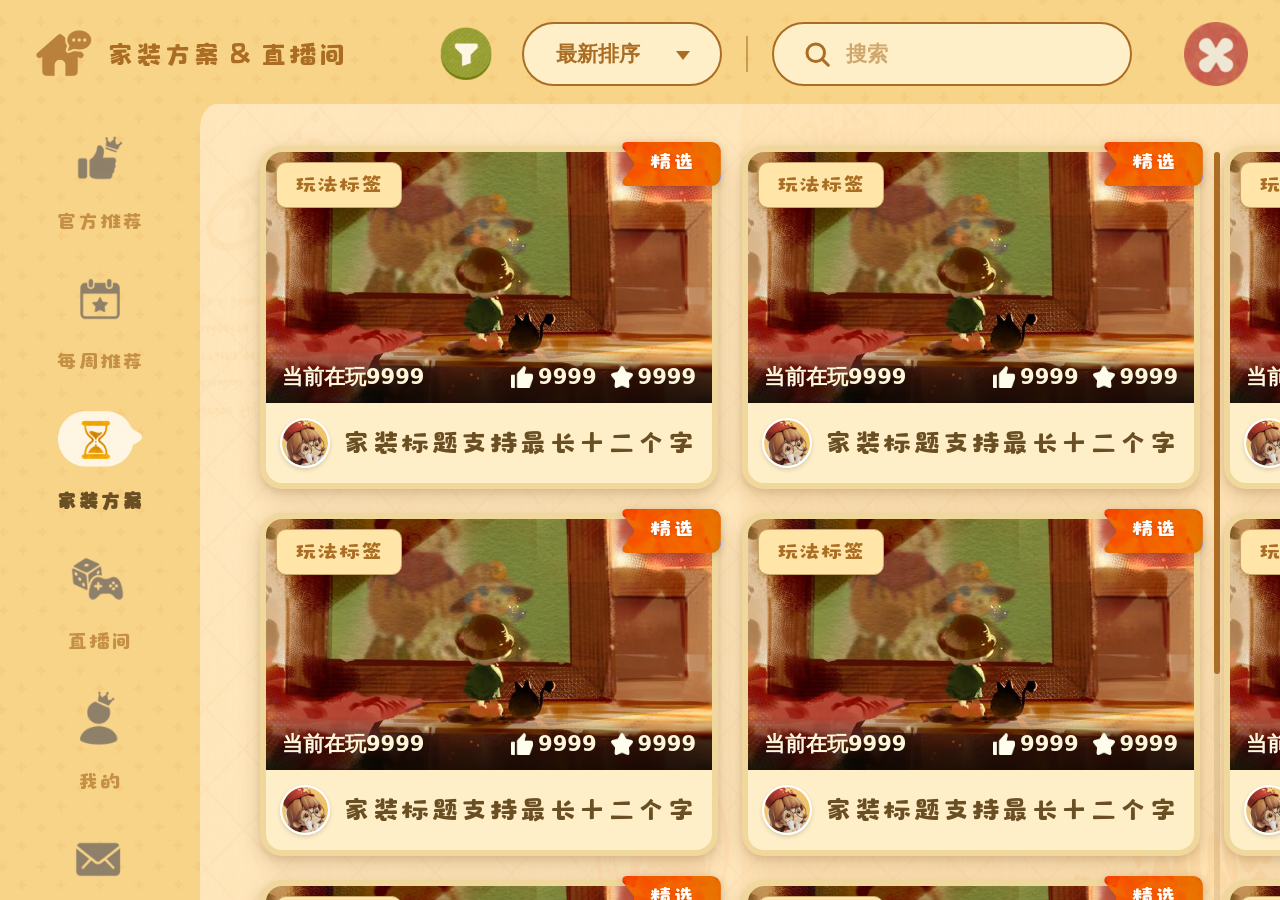
==== dream.html @ cb51aa58 "Add files via upload" ====
<!DOCTYPE html>
<html lang="zh-CN">
<head>
  <meta charset="UTF-8">
  <meta name="viewport" content="width=1920, initial-scale=1">
  <title>时光之镜 · 代号Life</title>
  <link rel="stylesheet" href="assets/global.css">
  <link rel="stylesheet" href="assets/components.css?v=47">

</head>
<body>

<div class="app">
  <header class="top-row"></header>
  <aside class="sidebar"></aside>
  <main class="main">
    <div class="paper-board">
      <div class="cards-wrap">
        <section class="cards-area" id="cardsArea">
          <div class="cards-grid" id="grid"></div>
        </section>
        <div class="scrollbar" id="scrollbar">
          <div class="scrollbar-thumb" id="scrollThumb"></div>
        </div>
      </div>
    </div>
  </main>
</div>

<script src="assets/shell.js?v=33"></script>
<script src="assets/detail-popup.js?v=47"></script>
<script>
renderSidebar('dream');
renderTopRow({ showFilter: true, showSort: true, showSearch: true, sortLabel: '最新排序' });

// 时光之镜的排序：综合 / 最新 / 最热 / 游玩人数
buildSortPanel([
  { label: '综合' },
  { label: '最新' },
  { label: '最热' },
  { label: '游玩人数' },
], '最新');

// 仅梦境卡片
document.getElementById('grid').innerHTML = makeDreamCards(9).map(renderCard).join('');
setupScrollbar();

/* 时光之镜筛选弹窗：可加入 + 玩法（多选）+ 游玩人数（多选）*/
window.openFilter = function() {
  const mask = document.createElement('div');
  mask.className = 'modal-mask';
  mask.innerHTML = `
    <div class="modal-popup" onclick="event.stopPropagation()">
      <div class="modal-close"><img src="assets/img/btn-close.png" alt="关闭"></div>
      <div class="modal-header">
        <img class="ic" src="assets/img/btn-filter-active.png" alt=""> 筛选
      </div>

      <div class="filter-section">
        <div class="filter-options" style="grid-template-columns: 1fr;">
          <div class="filter-option active">
            <span class="radio"></span>
            <span>可加入</span>
          </div>
        </div>
      </div>

      <div class="filter-section">
        <div class="filter-label-row">
          <div class="filter-label">玩法（可多选）</div>
        </div>
        <div class="filter-options">
          <div class="filter-option"><span class="radio"></span><span>玩法类型</span></div>
          <div class="filter-option active"><span class="radio"></span><span>玩法类型</span></div>
          <div class="filter-option"><span class="radio"></span><span>玩法类型</span></div>
          <div class="filter-option"><span class="radio"></span><span>玩法类型</span></div>
          <div class="filter-option"><span class="radio"></span><span>玩法类型</span></div>
        </div>
      </div>

      <div class="filter-section">
        <div class="filter-label-row">
          <div class="filter-label">游玩人数（可多选）</div>
        </div>
        <div class="filter-options">
          <div class="filter-option active"><span class="radio"></span><span>单人</span></div>
          <div class="filter-option active"><span class="radio"></span><span>双人</span></div>
          <div class="filter-option"><span class="radio"></span><span>3-6人</span></div>
          <div class="filter-option"><span class="radio"></span><span>6人以上</span></div>
        </div>
      </div>

      <div class="filter-actions">
        <button class="btn-pill btn-reset">重置</button>
        <button class="btn-pill btn-confirm">确认</button>
      </div>
    </div>
  `;
  document.body.appendChild(mask);

  const fb = document.getElementById('filterBtn');
  function close() { mask.remove(); }

  mask.onclick = close;
  mask.querySelector('.modal-close').onclick = close;
  mask.querySelectorAll('.filter-option').forEach(opt => {
    opt.onclick = () => {
      opt.classList.toggle('active');
      if (fb) fb.querySelector('img').src = 'assets/img/btn-filter-active.png';
    };
  });
  mask.querySelector('.btn-reset').onclick = () => {
    mask.querySelectorAll('.filter-option').forEach(o => o.classList.remove('active'));
    if (fb) fb.querySelector('img').src = 'assets/img/btn-filter-default.png';
  };
  mask.querySelector('.btn-confirm').onclick = close;
};
</script>
</body>
</html>
---- assets/global.css ----
﻿@import url('./tokens.css');

* { box-sizing: border-box; margin: 0; padding: 0; }

html, body {
  width: 100%; height: 100%;
  font-family: var(--ff-body);
  font-size: var(--fs-body);
  color: var(--c-text-deep);
  overflow: hidden;
  -webkit-font-smoothing: antialiased;
  -moz-osx-font-smoothing: grayscale;
}

button, input, textarea, select { font: inherit; color: inherit; }
button { cursor: pointer; border: 0; background: none; }
input, textarea { outline: none; border: 0; background: none; }
a { color: inherit; text-decoration: none; }
ul, ol, li { list-style: none; }
img { display: block; }

/* ============================================
   APP 1920×1080
   ============================================ */
.app {
  position: fixed; inset: 0;
  background-image: url('./img/bg-warm.jpg');
  background-size: cover;
  background-position: center;
  display: grid;
  grid-template-columns: 200px 1fr;
  grid-template-rows: auto 1fr;
}

/* ===== 顶行 ===== */
.top-row {
  grid-column: 1 / 3;
  grid-row: 1;
  display: flex;
  align-items: center;
  gap: 24px;
  padding: 22px 32px 18px 36px;
}

.system-title {
  display: flex;
  align-items: center;
  gap: 14px;
  font-family: var(--ff-title);
  font-size: var(--fs-h2);
  color: var(--c-text-amber);
  letter-spacing: 1px;
}
/* 纯展示图标，无交互 */
.system-title .home-icon {
  width: 56px; height: 56px;
  display: grid; place-items: center;
  pointer-events: none;
}
.system-title .home-icon img { width: 100%; height: 100%; object-fit: contain; }

.spacer { flex: 1; }

.toolbar-group {
  display: flex;
  align-items: center;
  gap: 24px;
}

.topbar-btn {
  display: inline-flex;
  align-items: center;
  cursor: pointer;
  transition: transform var(--t-fast);
}
.topbar-btn:hover  { transform: translateY(-1px); }
.topbar-btn:active { transform: translateY(0) scale(.97); }

.btn-filter { width: 64px; height: 64px; }
.btn-filter img { width: 100%; height: 100%; }

.sort-dropdown {
  height: 64px;
  min-width: 200px;          /* 固定最小宽度，避免选项不同时宽度跳变 */
  padding: 0 30px 0 32px;
  background: #FFEFC8;
  border: 2px solid var(--c-text-amber);
  border-radius: var(--r-pill);
  display: inline-flex; align-items: center; gap: 16px;
  font-family: var(--ff-body);
  font-weight: 700;
  font-size: var(--fs-body);
  color: var(--c-text-amber);
  position: relative;
  white-space: nowrap;
  justify-content: space-between;
}
.sort-dropdown:hover { background: #FFE6A8; }
.sort-dropdown .caret {
  width: 0; height: 0;
  border-left: 7px solid transparent;
  border-right: 7px solid transparent;
  border-top: 9px solid var(--c-text-amber);
  margin-top: 2px;
  transition: transform var(--t-fast);
}
.sort-dropdown.open .caret { transform: rotate(180deg); }

.combo-divider {
  width: 2px;
  height: 36px;
  background: var(--c-text-amber);
  opacity: .55;
}

.search-box {
  height: 64px;
  width: 360px;
  padding: 0 28px;
  background: #FFEFC8;
  border: 2px solid var(--c-text-amber);
  border-radius: var(--r-pill);
  display: flex; align-items: center; gap: 14px;
  font-family: var(--ff-body);
  font-size: var(--fs-body);
  color: var(--c-text-amber);
}
.search-box:hover { background: #FFE6A8; }
.search-box .icon-search {
  width: 30px; height: 30px;
  flex-shrink: 0;
  color: var(--c-text-amber);
}
.search-box input {
  flex: 1; height: 100%;
  font-size: var(--fs-body);
  font-weight: 700;
  color: var(--c-text-amber);
  font-family: var(--ff-body);
  cursor: pointer;
}
.search-box input::placeholder { color: var(--c-text-amber); opacity: .55; font-weight: 700; }

/* 关闭按钮（统一样式 + hover 旋转）*/
.btn-close {
  width: 64px; height: 64px;
  margin-left: 28px;
  cursor: pointer;
  transition: transform var(--t-normal);
}
.btn-close img { width: 100%; height: 100%; }
.btn-close:hover { transform: rotate(90deg); }
.btn-close:active { transform: rotate(90deg) scale(.94); }

/* ===== 左侧 ICON 导航 ===== */
.sidebar {
  grid-column: 1;
  grid-row: 2;
  display: flex;
  flex-direction: column;
  align-items: center;
  padding: 12px 0;
  position: relative;
  z-index: 10;
  gap: 18px;
}
.sidebar .nav-item {
  width: 140px;
  display: flex;
  flex-direction: column;
  align-items: center;
  gap: 6px;
  cursor: pointer;
  position: relative;
  transition: transform var(--t-fast);
}
.sidebar .nav-item:hover  { transform: translateY(-2px); }
.sidebar .nav-item:active { transform: translateY(0) scale(.96); }

.sidebar .nav-icon-wrap {
  position: relative;
  width: 84px; height: 84px;
}
.sidebar .icon-off,
.sidebar .icon-on {
  position: absolute; inset: 0;
  background-size: contain;
  background-repeat: no-repeat;
  background-position: center;
  transition: opacity var(--t-fast);
}
.sidebar .icon-on  { opacity: 0; }
.sidebar .nav-item.active .icon-off { opacity: 0; }
.sidebar .nav-item.active .icon-on  { opacity: 1; }

.sidebar .nav-label {
  font-family: var(--ff-title);
  font-size: var(--fs-body);
  color: var(--c-text-amber);
  letter-spacing: 1px;
  white-space: nowrap;
  opacity: .65;
  transition: opacity var(--t-fast), color var(--t-fast);
}
.sidebar .nav-item:hover .nav-label { opacity: 1; }
.sidebar .nav-item.active .nav-label {
  opacity: 1;
  color: var(--c-text-deep);
  font-weight: 700;
}

/* ============================================
   主区
   ============================================ */
.main {
  grid-column: 2;
  grid-row: 2;
  display: flex;
  flex-direction: column;
  padding: 0;
  overflow: hidden;
  min-width: 0;
}

.paper-board {
  position: relative;
  flex: 1;
  background-image: url('./img/paper-board.png');
  background-size: 100% 100%;
  background-repeat: no-repeat;
  padding: 24px 0 8px 36px;        /* 上 24 + cards-area 顶 18 = 42 视觉呼吸 */
  display: flex;
  flex-direction: column;
  overflow: visible;
  min-height: 0;
}

/*
   卡片右边缘对齐搜索右边缘的数学：
   屏幕右 → 关闭按钮右 32px → 关闭按钮宽 64 → 关闭左边距搜索 28(margin-left)
   = 搜索右边缘距屏幕右 = 32 + 64 + 28 = 124px
   sidebar 200 + paper-board.padding-left 36 = 内容左 distance from screen left = 236
   主区宽度 = 1920 - 200 = 1720
   paper-board 内容区宽度 = 1720 - 36 (left pad) = 1684
   要让卡片右边缘到屏幕右 = 124px → cards-area 右 padding = 124 - 0 = 124
*/
.cards-wrap {
  position: relative;
  flex: 1;
  min-height: 0;
}
.cards-area {
  position: absolute;
  inset: 0;
  overflow-y: auto;
  overflow-x: hidden;
  padding: 18px 124px 16px 24px;     /* 顶 18 给第一行卡片的 tag 浮出 + 阴影留位 */
  scrollbar-width: none;
  -ms-overflow-style: none;
}
.cards-area::-webkit-scrollbar { display: none; width: 0; height: 0; }

.cards-grid {
  display: grid;
  grid-template-columns: repeat(3, 1fr);
  gap: 24px;
}

/* 自定义滚动条 */
.scrollbar {
  position: absolute;
  top: 24px; bottom: 32px;
  right: 60px;                      /* 调整使其在右内距 124 的中部 */
  width: 6px;
  background: rgba(155, 118, 65, .18);
  border-radius: var(--r-pill);
  pointer-events: none;
  z-index: 5;
}
.scrollbar-thumb {
  position: absolute;
  left: 0; right: 0;
  background: var(--c-text-amber);
  border-radius: var(--r-pill);
  pointer-events: auto;
  cursor: pointer;
  transition: background var(--t-fast);
}
.scrollbar-thumb:hover  { background: var(--c-text-deep); }
.scrollbar-thumb.dragging { background: var(--c-text-deep); }

/* ============================================
   卡片
   ============================================ */
.card {
  position: relative;
  background: #FFEFC8;
  border: 6px solid #F0D89C;
  border-radius: 22px;
  cursor: pointer;
  transition: transform var(--t-normal), box-shadow var(--t-normal);
  overflow: visible;
  box-shadow:
    0 8px 22px rgba(120, 75, 30, .22),
    0 3px 6px rgba(120, 75, 30, .12);
}
.card:hover {
  transform: translateY(-4px);
  box-shadow:
    0 14px 28px rgba(120, 75, 30, .3),
    0 5px 10px rgba(120, 75, 30, .18);
}
.card:active { transform: translateY(-2px) scale(.99); }

.card-cover {
  position: relative;
  width: 100%;
  aspect-ratio: 16 / 9;
  background-size: cover;
  background-position: center;
  border-top-left-radius: 16px;
  border-top-right-radius: 16px;
  overflow: hidden;
}

.card-tag-left {
  position: absolute;
  top: 10px; left: 10px;
  padding: 6px 18px;
  background: #FFE6A8;
  border: 1px solid #C8A66E;
  border-radius: 10px;
  font-family: var(--ff-title);
  font-size: var(--fs-body);     /* 21px */
  color: var(--c-text-amber);
  letter-spacing: 1px;
  z-index: 2;
  box-shadow: 0 2px 4px rgba(0,0,0,.08);
}

.card-tag-featured {
  position: absolute;
  top: -10px; right: -10px;
  width: 104px; height: 44px;
  background-image: url('./img/tag-featured.png');
  background-size: 100% 100%;
  background-repeat: no-repeat;
  z-index: 3;
  display: flex;
  align-items: center;
  justify-content: flex-start;
  padding: 0 0 4px 32px;         /* 文字向右挪：22 → 32（底图位置不动） */
  font-family: var(--ff-title);
  font-size: var(--fs-body);     /* 21px */
  color: #fff;
  letter-spacing: 2px;
  text-shadow: 0 1px 2px rgba(140, 60, 20, .35);
  filter: drop-shadow(0 2px 4px rgba(0,0,0,.18));
}

.card-stats {
  position: absolute;
  left: 0; right: 0; bottom: 0;
  padding: 14px 16px 12px;
  display: flex; align-items: center; gap: 10px;
  font-family: var(--ff-body);
  font-weight: 700;
  font-size: var(--fs-body);     /* 21px */
  color: #FFF7DA;
  background: linear-gradient(180deg, transparent, rgba(0,0,0,.55) 60%, rgba(0,0,0,.7));
  z-index: 1;
}
.card-stats .stat { display: inline-flex; align-items: center; gap: 5px; }
.card-stats .stat img { width: 22px; height: 22px; }
.card-stats .stat-right { margin-left: auto; display: inline-flex; align-items: center; gap: 14px; }

/* 标题栏 - 加高，避免头像顶上下边 */
.card-title-bar {
  position: relative;
  padding: 18px 16px 18px 76px;     /* 上下 18 加高，左 76 给头像 */
  border-bottom-left-radius: 16px;
  border-bottom-right-radius: 16px;
  min-height: 80px;                 /* 最小高度，确保头像有上下呼吸 */
  display: flex;
  align-items: center;
}
.card-title-bar .avatar {
  position: absolute;
  left: 14px; top: 50%;
  transform: translateY(-50%);
  width: 50px; height: 50px;
  border-radius: 50%;
  background-image: url('./img/avatar-demo.png');
  background-size: cover;
  background-position: center;
  border: 2px solid #fff;
  box-shadow: 0 2px 4px rgba(0,0,0,.15);
}
.card-title-bar .title {
  font-family: var(--ff-title);
  font-size: var(--fs-h2);             /* 与系统总标题"梦境 & RP房"一致 */
  color: var(--c-text-deep);
  letter-spacing: 1.5px;
  white-space: nowrap;
  overflow: hidden;
  text-overflow: ellipsis;
  line-height: 1.1;
}

/* RP 我的订阅卡：标题 + 副行 */
.card.with-author .card-title-bar {
  flex-direction: column;
  align-items: flex-start;
  justify-content: center;
  padding: 16px 16px 16px 76px;
}
.card.with-author .card-title-bar .title {
  font-size: var(--fs-h2);             /* 也统一 28 */
  margin-bottom: 4px;
  letter-spacing: 1px;
  width: 100%;
}
.card.with-author .card-title-bar .author-row {
  display: flex; align-items: center;
  font-family: var(--ff-body);
  font-weight: 700;
  font-size: var(--fs-body);    /* 21px */
  color: var(--c-text-amber);
  opacity: .8;
}

/* ============================================
   排序下拉面板
   ============================================ */
.dropdown-mask {
  position: fixed; inset: 0;
  background: rgba(0,0,0,.20);
  z-index: 100;
  animation: fade-in var(--t-fast) both;
}
@keyframes fade-in { from { opacity: 0; } }
@keyframes pop-up  { from { transform: translateY(-6px); opacity: 0; } }

.sort-panel {
  position: absolute;
  width: 200px;
  background: #FFEFC8;
  border: 2px solid #C8A66E;
  border-radius: 18px;
  padding: 8px;
  z-index: 110;
  box-shadow: 0 12px 28px rgba(0,0,0,.25);
  animation: pop-up var(--t-fast) both;
}
.sort-item {
  height: 50px;
  padding: 0 18px;
  display: flex; align-items: center;
  font-family: var(--ff-body);
  font-weight: 700;
  font-size: var(--fs-body);
  color: var(--c-text-amber);
  border-radius: 12px;
  cursor: pointer;
  transition: background var(--t-fast);
  letter-spacing: 1px;
}
.sort-item:hover { background: rgba(170, 109, 35, .1); }
.sort-item.active {
  background: #FFE0A0;
  color: var(--c-text-deep);
}
.sort-item.active::after {
  content: '✓';
  margin-left: auto;
  color: var(--c-text-deep);
  font-weight: 900;
}

/* ============================================
   筛选弹窗
   ============================================ */
.modal-mask {
  position: fixed; inset: 0;
  background: rgba(0,0,0,.60);
  display: grid; place-items: center;
  z-index: 200;
  animation: fade-in var(--t-fast) both;
}
.modal-popup {
  width: 720px;
  background: #FFEFC8;
  border: 4px solid #F0D89C;
  border-radius: 24px;
  padding: 32px 40px 36px;
  position: relative;
  box-shadow: 0 24px 56px rgba(0,0,0,.45);
  animation: modal-in var(--t-normal) both;
}
@keyframes modal-in { from { transform: translateY(20px); opacity: 0; } }

.modal-header {
  display: flex; align-items: center; justify-content: center;
  font-family: var(--ff-title);
  font-size: var(--fs-h3);
  color: var(--c-text-deep);
  letter-spacing: 2px;
  margin-bottom: 24px;
  gap: 10px;
}
.modal-header .ic { width: 28px; height: 28px; opacity: .85; }

/* 关闭图标 - 统一样式（hover 旋转）*/
.modal-close {
  position: absolute;
  top: 18px; right: 18px;
  width: 44px; height: 44px;
  cursor: pointer;
  transition: transform var(--t-normal);
}
.modal-close:hover  { transform: rotate(90deg); }
.modal-close:active { transform: rotate(90deg) scale(.94); }
.modal-close img { width: 100%; height: 100%; }

.filter-section {
  margin-bottom: 18px;
  padding-bottom: 14px;
  border-bottom: 1px dashed rgba(155, 118, 65, .25);
}
.filter-section:last-of-type { border-bottom: 0; padding-bottom: 0; }
.filter-label-row {
  display: flex; align-items: baseline; justify-content: space-between;
  margin-bottom: 12px;
}
.filter-label {
  font-family: var(--ff-body);
  font-weight: 700;
  font-size: var(--fs-h3);     /* 24px */
  color: var(--c-text-deep);
}
.filter-tip {
  font-family: var(--ff-body);
  font-size: var(--fs-body);   /* 21px */
  color: var(--c-text-amber);
  opacity: .8;
}

.filter-options {
  display: grid;
  grid-template-columns: repeat(3, 1fr);
  gap: 12px;
}
.filter-options.cols-2 { grid-template-columns: repeat(2, 1fr); }

/* 筛选选项：去描边，加柔和阴影 */
.filter-option {
  height: 56px;
  padding: 0 22px;
  background: #FFFCEE;
  border: 0;
  border-radius: var(--r-pill);
  display: flex; align-items: center; gap: 12px;
  font-family: var(--ff-body);
  font-weight: 700;
  font-size: var(--fs-body);   /* 21px */
  color: var(--c-text-deep);
  cursor: pointer;
  transition: all var(--t-fast);
  box-shadow:
    0 2px 6px rgba(120, 75, 30, .10),
    0 1px 2px rgba(120, 75, 30, .06);
}
.filter-option:hover {
  background: #FFF6D8;
  box-shadow:
    0 4px 10px rgba(120, 75, 30, .15),
    0 2px 4px rgba(120, 75, 30, .08);
}
.filter-option .radio {
  width: 18px; height: 18px;
  border-radius: 50%;
  border: 2px solid #C8A66E;
  background: transparent;
  flex-shrink: 0;
  transition: all var(--t-fast);
}
.filter-option.active {
  background: #FFF6D8;
}
.filter-option.active .radio {
  background: #A8B544;
  border-color: #A8B544;
  box-shadow: inset 0 0 0 3px #FFFCEE;
}

.filter-actions {
  display: flex;
  gap: 24px;
  margin-top: 28px;
  justify-content: center;
}

/* 重置 / 确认按钮 - 用绿色材质图填充 */
.btn-pill {
  width: 220px;        /* 按 1.8× 放大 (原本约 1/2 弹窗宽 / 2 = 122 → 220) */
  height: 76px;        /* 高 2× (原 56 → 76 已超 1.8x) */
  border-radius: var(--r-pill);
  font-family: var(--ff-title);
  font-size: var(--fs-h3);
  letter-spacing: 6px;
  cursor: pointer;
  transition: transform var(--t-fast), filter var(--t-fast);
  display: inline-flex;
  align-items: center;
  justify-content: center;
  position: relative;
  overflow: hidden;
}
.btn-pill:hover  { transform: translateY(-2px); filter: brightness(1.08); }
.btn-pill:active { transform: translateY(0); }

/* 确认按钮 - 实心填充绿色材质 */
.btn-confirm {
  background-image: url('./img/btn-green-tex.png');
  background-size: cover;
  background-position: center;
  color: #fff;
  text-shadow: 0 2px 4px rgba(60, 80, 20, .55);
  box-shadow:
    inset 0 0 0 3px rgba(255, 255, 255, .3),
    0 4px 12px rgba(110, 130, 50, .35);
}

/* 重置按钮 - 透明底 + 绿色描边 + 绿色文字（与确认差异化）*/
.btn-reset {
  background: transparent;
  color: #8FA03A;
  border: 3px solid #A8B544;
  text-shadow: none;
  box-shadow: 0 2px 6px rgba(120, 130, 50, .15);
}
.btn-reset:hover {
  background: rgba(168, 181, 68, .12);
}

/* ============================================
   顶部 Tab（RP 房用）
   ============================================ */
.center-tabs {
  display: flex;
  gap: 32px;
  justify-content: center;
  align-items: center;
  margin-bottom: 16px;
  flex-shrink: 0;
}
.center-tab {
  font-family: var(--ff-title);
  font-size: var(--fs-h2);            /* 28px - 卡片标题字号 */
  color: var(--c-text-amber);
  opacity: .55;
  cursor: pointer;
  padding: 8px 20px;
  letter-spacing: 1.5px;
  position: relative;
  transition: all var(--t-fast);
}
.center-tab:hover { opacity: .85; }
.center-tab.active {
  opacity: 1;
  color: var(--c-accent-red);
  font-weight: 700;
}
.center-tab.active::after {
  content: '';
  position: absolute;
  left: 50%;
  bottom: -4px;
  transform: translateX(-50%);
  width: 36px;
  height: 4px;
  background: var(--c-accent-red);
  border-radius: var(--r-pill);
}
/* Tab 上的红点（未读小圆点） */
.center-tab .red-dot {
  position: absolute;
  top: 4px; right: 4px;
  width: 8px; height: 8px;
  border-radius: 50%;
  background: var(--c-accent-red);
  box-shadow: 0 0 6px rgba(233, 119, 86, .6);
}

/* ============================================
   悬浮按钮组（每周推荐用）
   1.8× 宽 / 2× 高 / 等大 / 绿色材质填充
   ============================================ */
.fab-group {
  position: fixed;
  right: 100px;        /* 124 → 100：再向右拉 24px */
  bottom: 80px;
  display: flex;
  flex-direction: column;
  gap: 18px;
  z-index: 50;
  align-items: stretch;
}
.fab {
  width: 304px;        /* 左端不动：280 + (124-100) = 304 */
  height: 100px;
  background-image: url('./img/btn-green-tex.png');
  background-size: cover;
  background-position: center;
  border: 3px solid #FFEFC8;
  border-radius: 24px;       /* 大圆角，不再椭圆 */
  font-family: var(--ff-title);
  font-size: var(--fs-h3);
  color: #fff;
  letter-spacing: 4px;
  cursor: pointer;
  display: inline-flex;
  align-items: center;
  justify-content: center;
  gap: 12px;
  box-shadow:
    inset 0 0 0 3px rgba(255, 255, 255, .25),
    0 10px 22px rgba(110, 130, 50, .4);
  transition: transform var(--t-fast), box-shadow var(--t-fast);
  text-shadow: 0 2px 4px rgba(60, 80, 20, .55);
  white-space: nowrap;
}
.fab:hover  { transform: translateY(-3px); box-shadow: inset 0 0 0 3px rgba(255, 255, 255, .25), 0 14px 28px rgba(110, 130, 50, .5); }
.fab:active { transform: translateY(0); }

/* ============================================
   搜索二级页
   ============================================ */
.search-page-top {
  grid-column: 1 / 3;
  grid-row: 1;
  position: relative;
  display: grid;
  grid-template-columns: 1fr auto 1fr;
  align-items: center;
  gap: 24px;
  padding: 22px 120px 18px 36px;   /* 右侧留出关闭按钮 64+28 的位置 */
}
.search-page-top .btn-close {
  position: absolute;
  right: 32px;
  top: 50%;
  transform: translateY(-50%);
  margin-left: 0;
}
.search-page-top .btn-close:hover { transform: translateY(-50%) rotate(90deg); }
.search-page-top .spacer { display: none; }
.search-page-title {
  justify-self: start;
  display: flex;
  align-items: center;
  gap: 12px;
  font-family: var(--ff-title);
  font-size: var(--fs-h2);
  color: var(--c-text-amber);
}
.search-page-title svg { width: 32px; height: 32px; }

.search-page-input {
  justify-self: center;
  width: 1120px;
  max-width: 100%;
  height: 56px;
  background: #FFEFC8;
  border: 2px solid var(--c-text-amber);
  border-radius: 16px;
  padding: 0 20px;
  display: flex;
  align-items: center;
  gap: 12px;
  font-family: var(--ff-body);
  font-size: var(--fs-body);
  font-weight: 700;
  color: var(--c-text-amber);
}
.search-page-input input {
  flex: 1; height: 100%;
  font-size: var(--fs-body);
  font-weight: 700;
  color: var(--c-text-amber);
}
.search-page-input input::placeholder { color: var(--c-text-amber); opacity: .5; }
.search-page-input .clear-btn {
  width: 26px; height: 26px;
  display: grid; place-items: center;
  color: rgba(155, 118, 65, .55);
  cursor: pointer;
  transition: color var(--t-fast), transform var(--t-fast);
  flex-shrink: 0;
  background: transparent;
}
.search-page-input .clear-btn svg { width: 26px; height: 26px; display: block; }
.search-page-input .clear-btn:hover { color: var(--c-text-amber); transform: scale(1.08); }
.search-page-input .submit {
  position: relative;
  height: 28px;            /* 竖线高度 = 28，比输入框 56 矮，不顶上下 */
  padding: 0 4px 0 18px;
  margin-left: 6px;
  display: flex; align-items: center;
  font-weight: 700;
  cursor: pointer;
  line-height: 1;
}
.search-page-input .submit::before {
  content: '';
  position: absolute;
  left: 0; top: 50%;
  width: 2px; height: 22px;
  background: rgba(155, 118, 65, .5);
  transform: translateY(-50%);
  border-radius: 1px;
}

.search-page-main {
  grid-column: 1 / 3;
  grid-row: 2;
  padding: 0 36px 28px 36px;
  display: flex;
  overflow: hidden;
}
.search-page-board {
  position: relative;
  flex: 1;
  background-image: url('./img/paper-board.png');
  background-size: 100% 100%;
  background-repeat: no-repeat;
  padding: 36px 0 36px 36px;
  overflow: visible;
  min-height: 0;
  display: flex;
  flex-direction: column;
}
.search-page-section-title,
.result-count {
  font-family: var(--ff-title);
  font-size: var(--fs-h3);     /* 24px */
  color: var(--c-text-amber);
  letter-spacing: 1px;
  padding: 0 0 4px 4px;        /* 缩小标题与下方标签的间隙 */
  flex-shrink: 0;
}
.history-pills {
  display: flex;
  flex-wrap: wrap;
  gap: 14px;
  padding-left: 4px;
}
.history-pill {
  height: 56px;
  padding: 0 26px;
  background: #FFFCEE;
  border: 1.5px solid #C8A66E;
  border-radius: var(--r-pill);
  font-family: var(--ff-body);
  font-weight: 700;
  font-size: var(--fs-body);    /* 21px */
  color: var(--c-text-deep);
  cursor: pointer;
  transition: all var(--t-fast);
  display: inline-flex;
  align-items: center;
}
.history-pill:hover { background: #FFF6D8; transform: translateY(-2px); }


/* center-tabs sticky 状态（滚动时悬浮于顶部，无底色）*/
.center-tabs.sticky {
  position: sticky;
  top: 0;
  z-index: 6;
  background: rgba(255, 247, 218, .92);
  backdrop-filter: blur(6px);
  -webkit-backdrop-filter: blur(6px);
  margin: 0 -24px 16px;
  padding: 12px 0;
}
---- assets/components.css ----
﻿/* ============================================
   组件库 V2 - 弹窗 / 表单 / 我的页面 / 创建表单
   ============================================ */

/* ============================================
   通用深褐色提示弹窗（confirm）
   ============================================ */
.confirm-popup {
  width: 720px;                       /* 宽度不变 */
  min-height: 460px;                  /* 保持高度 ×1.5 的视觉 */
  background: #5C4830;
  border-radius: 27px;
  padding: 40px 54px 48px;            /* 顶部 padding 收紧，标题靠上 */
  box-shadow: 0 36px 84px rgba(0,0,0,.45);
  position: relative;
  animation: modal-in var(--t-normal) both;
  text-align: center;
  display: flex;
  flex-direction: column;
}
.confirm-title {
  font-family: var(--ff-title);
  font-size: var(--fs-h2);
  color: #FFEFC8;
  letter-spacing: 3px;
  margin: 0 0 22px;
  padding-bottom: 22px;
  border-bottom: 1px solid rgba(255, 239, 200, .15);
  flex-shrink: 0;                     /* 标题贴顶 */
}
.confirm-desc {
  flex: 1;                            /* 占满中段，内容垂直居中 */
  display: flex;
  align-items: center;
  justify-content: center;
  font-family: var(--ff-body);
  font-weight: 400;
  font-size: var(--fs-h3);
  color: rgba(255, 239, 200, .85);
  line-height: 1.7;
  margin: 0;
  padding: 12px 0 32px;
}
.confirm-actions {
  display: flex;
  gap: 32px;
  justify-content: stretch;
  width: 100%;
}

/* mini 按钮 — 弹窗内通用按钮（参考切图：宽扁、无描边、无阴影） */
.btn-mini {
  flex: 1;                     /* 在 .confirm-actions 中等分铺满 */
  height: 88px;                /* 比例约 3.5:1 */
  min-width: 0;
  border-radius: 0;            /* PNG 切图自带形状，CSS 不再加圆角 */
  font-family: var(--ff-title);
  font-size: var(--fs-h2);
  letter-spacing: 8px;
  cursor: pointer;
  display: inline-flex;
  align-items: center;
  justify-content: center;
  transition: transform var(--t-fast), filter var(--t-fast);
  position: relative;
  overflow: hidden;
  border: none;
  box-shadow: none;            /* 去外阴影 */
}
.btn-mini:hover  { transform: translateY(-2px); filter: brightness(1.08); }
.btn-mini:active { transform: translateY(0); }

/* 黄绿切图按钮（btn_tongyong_2.png → btn-green-tex.png） */
.btn-mini.btn-green {
  background-color: transparent;          /* 切图自带形状，去掉底色填充 */
  background-image: url('./img/btn-green-tex.png');
  background-size: 100% 100%;
  background-position: center;
  background-repeat: no-repeat;
  color: #fff;
  text-shadow: 0 2px 4px rgba(60, 80, 20, .45);
}
/* 红橙切图按钮（btn_tongyong_1.png → btn-red-tex.png） */
.btn-mini.btn-red {
  background-color: transparent;          /* 切图自带形状，去掉底色填充 */
  background-image: url('./img/btn-red-tex.png');
  background-size: 100% 100%;
  background-position: center;
  background-repeat: no-repeat;
  color: #fff;
  text-shadow: 0 2px 4px rgba(140, 60, 20, .4);
}
.btn-mini.btn-yellow {
  background-image: url('./img/btn-yellow-tex.png');
  background-size: cover; background-position: center;
  color: #fff;
  text-shadow: 0 2px 4px rgba(180, 100, 0, .45);
}

/* ============================================
   米色大弹窗
   ============================================ */
.big-popup {
  width: 880px;
  background: #FFEFC8;
  border: 4px solid #F0D89C;
  border-radius: 28px;
  position: relative;
  box-shadow: 0 24px 56px rgba(0,0,0,.4);
  animation: modal-in var(--t-normal) both;
  background-image:
    repeating-linear-gradient(45deg, rgba(155,118,65,.04) 0 8px, transparent 8px 14px);
  overflow: hidden;
}
.big-popup-inner {
  padding: 28px 36px 0;
}
.big-popup-title {
  display: flex; align-items: center; gap: 12px;
  padding-bottom: 16px;
  font-family: var(--ff-title);
  font-size: var(--fs-h3);
  color: var(--c-text-amber);
  letter-spacing: 2px;
  margin-bottom: 8px;
}
.big-popup-title .ic {
  width: 32px; height: 32px;
}
.big-popup-bottombar {
  background: linear-gradient(180deg, #FFE9A8 0%, #FFD278 100%);
  padding: 18px 36px;
  display: flex;
  align-items: center;
  justify-content: center;
  gap: 24px;
  margin-top: 16px;
  position: relative;
}
.big-popup-bottombar .btn-mini { width: 200px; height: 56px; font-size: var(--fs-body); }
.big-popup-bottombar .meta {
  position: absolute;
  right: 36px;
  display: inline-flex; align-items: center; gap: 8px;
  font-family: var(--ff-body);
  font-weight: 700;
  font-size: var(--fs-body);
  color: var(--c-text-amber);
  cursor: pointer;
}
.big-popup-bottombar .meta .check {
  width: 14px; height: 14px;
  border-radius: 50%;
  background: #A8B544;
}

/* 表单字段 */
.form-row {
  display: grid;
  grid-template-columns: 80px 1fr;
  align-items: start;
  gap: 16px;
  margin-bottom: 14px;
}
.form-label {
  font-family: var(--ff-body);
  font-weight: 700;
  font-size: var(--fs-body);
  color: var(--c-text-deep);
  padding-top: 12px;
}
.form-input {
  width: 100%;
  height: 44px;
  background: #FFFCEE;
  border-radius: 12px;
  padding: 0 16px;
  font-family: var(--ff-body);
  font-weight: 700;
  font-size: var(--fs-body);
  color: var(--c-text-deep);
  box-shadow: inset 0 1px 3px rgba(120, 75, 30, .08);
}
.form-input::placeholder { color: rgba(155, 118, 65, .5); }
.form-textarea-wrap {
  position: relative;
}
.form-textarea {
  width: 100%;
  min-height: 96px;
  background: #FFFCEE;
  border-radius: 12px;
  padding: 12px 16px 22px;
  font-family: var(--ff-body);
  font-weight: 700;
  font-size: var(--fs-body);
  color: var(--c-text-deep);
  box-shadow: inset 0 1px 3px rgba(120, 75, 30, .08);
  resize: none;
}
.form-textarea::placeholder { color: rgba(155, 118, 65, .5); }
.form-textarea-wrap .count {
  position: absolute;
  right: 12px; bottom: 8px;
  font-size: var(--fs-body);
  color: rgba(155, 118, 65, .55);
}
.form-select {
  width: 100%;
  height: 44px;
  background: #FFFCEE;
  border-radius: 12px;
  padding: 0 16px;
  font-family: var(--ff-body);
  font-weight: 700;
  font-size: var(--fs-body);
  color: var(--c-text-deep);
  cursor: pointer;
  display: flex;
  align-items: center;
  justify-content: space-between;
  box-shadow: inset 0 1px 3px rgba(120, 75, 30, .08);
}
.form-select.placeholder { color: rgba(155, 118, 65, .55); }
.form-select .caret {
  width: 0; height: 0;
  border-left: 5px solid transparent;
  border-right: 5px solid transparent;
  border-top: 6px solid var(--c-text-amber);
}

.form-pills {
  display: flex; gap: 8px; flex-wrap: wrap;
  align-items: center;
  height: 44px;
}
.form-pill {
  height: 36px;
  padding: 0 20px;
  background: #FFE6A8;
  border-radius: var(--r-pill);
  display: inline-flex; align-items: center;
  font-family: var(--ff-body);
  font-weight: 700;
  font-size: var(--fs-body);
  color: var(--c-text-deep);
  cursor: pointer;
  transition: all var(--t-fast);
}
.form-pill.active {
  background: #FFC95A;
  color: #fff;
  text-shadow: 0 1px 2px rgba(140, 90, 0, .3);
}

.form-perms {
  display: flex; gap: 18px; align-items: center; height: 44px;
}
.perm-item {
  display: inline-flex; align-items: center; gap: 6px;
  font-family: var(--ff-body);
  font-weight: 700;
  font-size: var(--fs-body);
  color: var(--c-text-deep);
  cursor: pointer;
}
.perm-item .check {
  width: 18px; height: 18px;
  border-radius: 50%;
  border: 2px solid #C8A66E;
  background: transparent;
  display: grid; place-items: center;
  font-size: var(--fs-body);
  color: #fff;
}
.perm-item.active .check {
  background: #A8B544;
  border-color: #A8B544;
  font-weight: 900;
}
.perm-item.active .check::before { content: '✓'; }

/* 上传封面 */
.upload-cover {
  width: 280px;
  height: 200px;
  background: #FFFCEE;
  border-radius: 14px;
  position: relative;
  cursor: pointer;
  overflow: hidden;
  box-shadow: inset 0 1px 3px rgba(120, 75, 30, .12);
  display: grid; place-items: center;
}
.upload-cover-icon {
  font-family: var(--ff-title);
  font-size: var(--fs-body);
  color: var(--c-text-amber);
  text-align: center;
}
.upload-cover-icon .plus {
  font-size: var(--fs-display);
  font-weight: 100;
  margin-bottom: 6px;
  opacity: .8;
}
.upload-cover-area {
  display: flex;
  flex-direction: column;
  align-items: center;
  gap: 12px;
}
.use-template-btn {
  height: 36px;
  padding: 0 18px;
  background: #FFE6A8;
  border: 1px solid #C8A66E;
  border-radius: var(--r-pill);
  font-family: var(--ff-body);
  font-weight: 700;
  font-size: var(--fs-body);
  color: var(--c-text-amber);
  cursor: pointer;
  transition: all var(--t-fast);
}
.use-template-btn:hover { background: #FFD879; }

.create-grid {
  display: grid;
  grid-template-columns: 320px 1fr;
  gap: 28px;
}
.create-form {
  position: relative;
}
.create-form-scroll {
  max-height: 380px;
  overflow-y: auto;
  padding-right: 12px;
  scrollbar-width: thin;
  scrollbar-color: var(--c-text-amber) rgba(155,118,65,.12);
}
.create-form-scroll::-webkit-scrollbar { width: 6px; }
.create-form-scroll::-webkit-scrollbar-track { background: rgba(155,118,65,.12); border-radius: 999px; }
.create-form-scroll::-webkit-scrollbar-thumb { background: var(--c-text-amber); border-radius: 999px; }
.create-form-scroll::-webkit-scrollbar-button { display: none !important; width: 0 !important; height: 0 !important; }

/* ============================================
   "我的"页面
   ============================================ */
.profile-card {
  position: relative;
  background: #FFF6DA;
  border: none;
  border-radius: 20px;
  padding: 28px 40px 28px 32px;
  display: flex;
  align-items: center;
  gap: 32px;
  margin-bottom: 24px;
  box-shadow: 0 4px 14px rgba(120, 90, 50, .12);
  overflow: hidden;
  flex-shrink: 0;
}
.profile-avatar {
  width: 104px; height: 104px;
  border-radius: 50%;
  background-image: url('./img/avatar-demo.png');
  background-size: cover;
  background-position: center;
  border: 4px solid #fff;
  box-shadow: 0 4px 12px rgba(80, 60, 40, .18);
  flex-shrink: 0;
  z-index: 2;
}
.profile-info { flex: 1; min-width: 0; z-index: 2; }
.profile-head {
  display: flex;
  align-items: center;
  flex-wrap: wrap;
  gap: 14px 18px;
  margin-bottom: 26px;
}
.profile-name {
  font-family: var(--ff-title);
  font-size: var(--fs-h1);
  color: var(--c-text-deep);
  letter-spacing: 1px;
  margin: 0;
  line-height: 1.15;
}
.profile-tag {
  display: inline-flex;
  align-items: center;
  height: 38px;
  padding: 0 22px;
  background: #FFFCEE;
  border: 3px solid #B9C526;
  border-radius: var(--r-pill);
  font-family: var(--ff-title);
  font-size: var(--fs-body);
  letter-spacing: 1px;
  color: #B9C526;
  text-decoration: none;
  transition: background var(--t-fast), transform var(--t-fast);
}
.profile-tag:hover {
  background: #FFF6D8;
  transform: translateY(-1px);
}
.profile-stats {
  display: flex;
  gap: 28px;
  align-items: center;
}
.profile-stats .item {
  cursor: pointer;
  text-align: center;
  transition: transform var(--t-fast);
}
.profile-stats .item:hover { transform: translateY(-2px); }
.profile-stats .num {
  font-family: var(--ff-title);
  font-size: var(--fs-h3);
  color: var(--c-text-deep);
  letter-spacing: 1px;
  line-height: 1.1;
}
.profile-stats .label {
  font-family: var(--ff-body);
  font-weight: 700;
  font-size: var(--fs-body);
  color: var(--c-text-deep);
  opacity: .72;
  margin-top: 4px;
}
.profile-stats .sep {
  width: 2px;
  height: 36px;
  background: rgba(155, 118, 65, .22);
  flex-shrink: 0;
}
.profile-actions {
  display: flex; gap: 24px;
  align-items: center;
  flex-shrink: 0;
  z-index: 2;
}
.btn-create-dream {
  height: 92px;                    /* 缩小高度 */
  padding: 0 78px;                 /* 增大宽度 */
  background: #7E90C1;
  border-radius: 28px;
  font-family: var(--ff-title);
  font-size: var(--fs-h2);
  color: #fff;
  letter-spacing: 3px;
  cursor: pointer;
  display: inline-flex;
  align-items: center;
  gap: 14px;
  text-shadow: 0 2px 4px rgba(50, 70, 110, .35);
  box-shadow: 0 6px 14px rgba(80, 100, 150, .18);   /* 轻微模糊阴影 */
  transition: transform var(--t-fast), filter var(--t-fast), box-shadow var(--t-fast);
}
.btn-create-dream img { width: 38px; height: 38px; }
.btn-create-dream:hover {
  transform: translateY(-3px);
  filter: brightness(1.06);
  box-shadow: 0 10px 20px rgba(80, 100, 150, .24);
}
.btn-go-live {
  height: 92px;
  padding: 0 78px;
  background-image: url('./img/btn-yellow-tex.png');
  background-size: cover;
  background-position: center;
  border-radius: 28px;
  font-family: var(--ff-title);
  font-size: var(--fs-h2);
  color: #fff;
  letter-spacing: 3px;
  cursor: pointer;
  display: inline-flex;
  align-items: center;
  gap: 14px;
  text-shadow: 0 2px 4px rgba(160, 90, 0, .5);
  box-shadow: 0 6px 14px rgba(190, 130, 30, .2);    /* 轻微模糊阴影 */
  transition: transform var(--t-fast), filter var(--t-fast), box-shadow var(--t-fast);
}
.btn-go-live img { width: 38px; height: 38px; }
.btn-go-live:hover {
  transform: translateY(-3px);
  filter: brightness(1.06);
  box-shadow: 0 10px 20px rgba(190, 130, 30, .26);
}

/* 浏览记录入口（顶栏右侧）—— 尺寸/字号与 .sort-dropdown 对齐 */
.history-entry {
  height: 64px;
  padding: 0 30px 0 32px;
  background: #FFEFC8;
  border: 2px solid var(--c-text-amber);
  border-radius: var(--r-pill);
  display: inline-flex;
  align-items: center;
  gap: 16px;
  font-family: var(--ff-body);
  font-weight: 700;
  font-size: var(--fs-body);
  color: var(--c-text-amber);
  cursor: pointer;
  white-space: nowrap;
  transition: all var(--t-fast);
}
.history-entry:hover { background: #FFE6A8; transform: translateY(-2px); }
.history-entry .ic {
  width: 28px; height: 28px;
  background-image: url('./img/icon-history-amber.png');
  background-size: contain;
  background-repeat: no-repeat;
}

/* "我的"：整页滚动 + Tab 吸顶；顶缘 clip-path；滚动区为阴影留边 */
.paper-board--mine {
  overflow: hidden;
}
.paper-board--mine .mine-scroll {
  padding-top: 8px;
  padding-bottom: 48px;
  overflow-x: clip;
  overflow-clip-margin: 0 40px 56px 40px;
}
.paper-board--mine .mine-tabs-sticky {
  position: sticky;
  top: 0;
  z-index: 10;
  margin: 0 -124px 16px -24px;
  padding: 10px 124px 14px 24px;
  background: transparent;
}
.paper-board--mine .mine-tab-pane {
  position: relative;
  z-index: 1;
  transform: translateZ(0);
  will-change: clip-path;
}
.paper-board--mine .mine-tab-body {
  position: relative;
  min-height: 0;
  padding: 20px 8px 16px;
}

/* "我的" Tabs：用全局 .center-tabs / .center-tab 样式（与 RP 房统一） */

/* 草稿删除按钮 */
.card-cover .card-trash {
  position: absolute;
  top: 10px; right: 10px;
  width: 44px; height: 44px;
  background: none;
  border: none;
  padding: 0;
  display: grid; place-items: center;
  cursor: pointer;
  transition: all var(--t-fast);
  z-index: 4;
}
.card-cover .card-trash img {
  width: 44px; height: 44px;
  object-fit: contain;
  display: block;
}
.card-cover .card-trash:hover { transform: scale(1.1); }

/* 可见性标签 */
.visibility-pill {
  position: absolute;
  left: 10px; bottom: 56px;
  height: 26px;
  padding: 0 12px;
  border-radius: var(--r-pill);
  display: inline-flex; align-items: center; gap: 6px;
  font-family: var(--ff-body);
  font-weight: 700;
  font-size: var(--fs-body);
  color: #fff;
  z-index: 2;
  text-shadow: 0 1px 2px rgba(0,0,0,.35);
}
.visibility-pill::before {
  content: '●';
  font-size: var(--fs-body);
  opacity: .9;
}
.visibility-pill.public  { background: #A8B544; }
.visibility-pill.friend  { background: #8E6FC8; }
.visibility-pill.self    { background: #E97756; }

/* card-stats 内部的隐私标签（非 absolute 定位） */
.card-stats .visibility-pill {
  position: static;
  margin-right: 10px;
  flex-shrink: 0;
}

/* 草稿卡片：标题改成"草稿"+ 无封面信息条 */
.card-draft .card-cover {
  background-color: #2A1F18;
}
.card-draft .card-stats { background: linear-gradient(180deg, transparent, rgba(0,0,0,.3)); }
/* 草稿卡片：标题栏沿用普通卡米黄；只把左上角"草稿"标签改纯白做区分 */
.card-draft .card-tag-left {
  background: #FFFFFF;                    /* 纯白 */
  border-color: #D8D8D8;
  color: var(--c-text-deep);
}

/* ============================================
   我的 · 直播间 / 预约
   ============================================ */
.mine-section {
  margin-bottom: 32px;
}
.mine-section:last-child {
  margin-bottom: 8px;
}
.mine-section__title {
  display: flex;
  align-items: center;
  gap: 10px;
  margin-bottom: 20px;
  padding-left: 2px;
  font-family: var(--ff-title);
  font-size: var(--fs-h2);
  color: var(--c-text-amber);
  letter-spacing: 1px;
  flex-shrink: 0;
}
.mine-section__title .count {
  font-family: var(--ff-body);
  font-weight: 700;
  font-size: var(--fs-h3);
  opacity: .85;
}
.mine-section__mark {
  width: 12px;
  height: 12px;
  flex-shrink: 0;
}
.mine-section__mark--dot {
  border-radius: 50%;
  background: var(--c-accent-red);
  box-shadow: 0 0 8px rgba(233, 119, 86, .45);
}
.mine-section__mark--bell {
  width: 26px;
  height: 26px;
  border-radius: 0;
  background: url('./img/icon-bell-vector.png') center / contain no-repeat;
}

/* 通用分区标题（社交页等） */
.section-title {
  display: flex;
  align-items: baseline;
  gap: 14px;
  margin-bottom: 14px;
  padding-left: 4px;
  flex-shrink: 0;
}
.section-title .name {
  font-family: var(--ff-title);
  font-size: var(--fs-h2);
  color: var(--c-text-amber);
  letter-spacing: 1px;
}
.section-title .count {
  font-family: var(--ff-body);
  font-weight: 700;
  font-size: var(--fs-h3);
  color: var(--c-text-amber);
  opacity: .7;
}

/* 下次开播预告条 */
.next-live-bar {
  display: flex;
  align-items: center;
  gap: 24px;
  padding: 22px 28px;
  margin-bottom: 28px;
  border-radius: 20px;
  background-color: #FFF6D8;
  background-image:
    repeating-linear-gradient(
      125deg,
      rgba(200, 166, 110, .07) 0,
      rgba(200, 166, 110, .07) 10px,
      transparent 10px,
      transparent 20px
    );
  box-shadow: 0 4px 16px rgba(120, 75, 30, .1);
  flex-shrink: 0;
}
.next-live-bar__icon {
  width: 76px;
  height: 76px;
  flex-shrink: 0;
  border-radius: 18px;
  background: #FFD278 url('./img/icon-park-solid_play.png') center / 52% no-repeat;
  box-shadow: inset 0 0 0 2px rgba(255, 255, 255, .35);
}
.next-live-bar__main {
  flex: 1;
  min-width: 0;
}
.next-live-bar__row {
  display: flex;
  align-items: center;
  flex-wrap: wrap;
  gap: 12px 18px;
  margin-bottom: 10px;
}
.next-live-bar__label,
.next-live-bar__time {
  font-family: var(--ff-title);
  font-size: var(--fs-h2);
  color: var(--c-text-deep);
  letter-spacing: 1px;
}
.live-countdown {
  height: 36px;
  padding: 0 16px;
  /* 三段式渐变（深→亮→深），加宽背景 + 横向位移动画 */
  background: linear-gradient(
    90deg,
    #A8B544 0%,
    #C8D86A 50%,
    #A8B544 100%
  );
  background-size: 240% 100%;
  background-position: 0% 50%;
  border-radius: var(--r-pill);
  display: inline-flex;
  align-items: center;
  font-family: var(--ff-body);
  font-weight: 700;
  font-size: var(--fs-h3);
  color: #fff;
  text-shadow: 0 1px 2px rgba(60, 80, 20, .35);
  /* 单向循环：滑到右(40%≈1.6s) → 停 2s(40→90%) → 瞬移回左(100%) */
  animation: live-countdown-shine 4s linear infinite;
}
@keyframes live-countdown-shine {
  0%   { background-position:   0% 50%; }
  40%  { background-position: 100% 50%; }
  90%  { background-position: 100% 50%; }   /* 停在右端 2s */
  100% { background-position: 100% 50%; }   /* 到 100% 自动回到 0%，下一轮同方向再滑 */
}
.next-live-bar__sub {
  font-family: var(--ff-body);
  font-weight: 700;
  font-size: var(--fs-h3);
  color: var(--c-text-amber);
  letter-spacing: .5px;
}
.next-live-bar__actions {
  display: flex;
  flex-shrink: 0;
  gap: 20px;
}
.btn-mine-muted {
  height: 56px;
  padding: 0 32px;
  background: #FFFCEE;
  border: 2px solid #C8A66E;
  border-radius: var(--r-pill);
  font-family: var(--ff-body);
  font-weight: 700;
  font-size: var(--fs-h2);
  color: var(--c-text-deep);
  cursor: pointer;
  transition: background var(--t-fast), transform var(--t-fast);
}
.btn-mine-muted:hover {
  background: #FFF6D8;
  transform: translateY(-2px);
}
.btn-mine-preview-cancel {
  height: 56px;
  padding: 0 32px;
  background: #FFFCF8;
  border: 2px solid var(--c-accent-red);
  border-radius: var(--r-pill);
  font-family: var(--ff-body);
  font-weight: 700;
  font-size: var(--fs-h2);
  color: var(--c-accent-red);
  cursor: pointer;
  transition: background var(--t-fast), transform var(--t-fast);
}
.btn-mine-preview-cancel:hover {
  background: rgba(233, 119, 86, .08);
  transform: translateY(-2px);
}

.btn-outline-amber {
  height: 48px;
  padding: 0 22px;
  background: #FFFCEE;
  border: 2px solid #C8A66E;
  border-radius: var(--r-pill);
  font-family: var(--ff-body);
  font-weight: 700;
  font-size: var(--fs-h3);
  color: var(--c-text-deep);
  cursor: pointer;
  transition: all var(--t-fast);
}
.btn-outline-amber:hover { background: #FFF6D8; }
.btn-outline-red {
  height: 48px;
  padding: 0 22px;
  background: #FFFCF8;
  border: 2px solid var(--c-accent-red);
  border-radius: var(--r-pill);
  font-family: var(--ff-body);
  font-weight: 700;
  font-size: var(--fs-h3);
  color: var(--c-accent-red);
  cursor: pointer;
  transition: all var(--t-fast);
}
.btn-outline-red:hover { background: rgba(233, 119, 86, .08); }

.card-cover .time-on-cover {
  position: absolute;
  top: 50%;
  left: 50%;
  transform: translate(-50%, -50%);
  width: calc(100% - 32px);
  font-family: var(--ff-body);
  font-weight: 700;
  font-size: var(--fs-h3);
  color: #fff;
  text-shadow: 0 2px 8px rgba(0, 0, 0, .65);
  letter-spacing: .5px;
  line-height: 1.35;
  white-space: normal;
  text-align: center;
  z-index: 1;
}

/* 预约 · 正在直播 */
.live-now-grid {
  display: grid;
  grid-template-columns: repeat(2, 1fr);
  gap: 20px;
  margin-bottom: 8px;
}
.live-now-card {
  background: #FFEFC8;
  border-radius: 20px;
  padding: 18px;
  display: flex;
  gap: 20px;
  align-items: stretch;
  box-shadow: 0 4px 14px rgba(120, 75, 30, .12);
  min-height: 168px;
}
.live-now-card__cover {
  width: 320px;                /* 固定宽度，配合 16/9 得到 180px 高 */
  aspect-ratio: 16 / 9;
  border-radius: 14px;
  background-size: cover;
  background-position: center;
  position: relative;
  flex-shrink: 0;
  overflow: hidden;
}
.live-now-card .live-pill {
  position: absolute;
  top: 10px;
  left: 10px;
  height: 30px;
  padding: 0 14px;
  background: var(--c-accent-red);
  border-radius: var(--r-pill);
  display: inline-flex;
  align-items: center;
  font-family: var(--ff-body);
  font-weight: 700;
  font-size: var(--fs-h3);
  color: #fff;
  letter-spacing: 1px;
}
.live-now-card .live-pill::before {
  content: '●';
  margin-right: 6px;
  animation: mine-live-blink 1.4s infinite;
}
@keyframes mine-live-blink { 50% { opacity: .35; } }
.live-now-card .watching {
  position: absolute;
  bottom: 10px;
  left: 10px;
  font-family: var(--ff-body);
  font-weight: 700;
  font-size: var(--fs-h3);
  color: #fff;
  text-shadow: 0 2px 6px rgba(0, 0, 0, .55);
}
.live-now-card__body {
  flex: 1;
  min-width: 0;
  display: flex;
  flex-direction: column;
  justify-content: space-between;
  padding: 4px 0;
}
.live-now-card__author {
  display: flex;
  align-items: center;
  gap: 12px;
}
.live-now-card__author .av {
  width: 40px;
  height: 40px;
  border-radius: 50%;
  background-image: url('./img/avatar-demo.png');
  background-size: cover;
  border: 2px solid #fff;
  flex-shrink: 0;
}
.live-now-card__author .name {
  font-family: var(--ff-body);
  font-weight: 700;
  font-size: var(--fs-h3);
  color: var(--c-text-amber);
}
.live-now-card__title {
  font-family: var(--ff-title);
  font-size: var(--fs-h2);
  color: var(--c-text-deep);
  letter-spacing: 1px;
  line-height: 1.3;
  margin: 12px 0 16px;
}
.card--mine-live {
  overflow: visible;
}
.card--mine-live .card-cover {
  overflow: hidden;
}
.card--mine-live .card-tag-featured {
  z-index: 5;
}

.live-now-card .btn-go {
  align-self: flex-end;
  height: 62px;                       /* 78 × 0.8 */
  padding: 0 48px;                    /* 60 × 0.8 */
  background-image: url('./img/btn-yellow-tex.png');
  background-size: cover;
  background-position: center;
  border-radius: var(--r-pill);
  font-family: var(--ff-title);
  font-size: var(--fs-h2);            /* fs-display(36) × 0.8 ≈ 29 → 取 fs-h2(28) */
  color: #fff;
  letter-spacing: 3px;
  text-shadow: 0 2px 4px rgba(180, 100, 0, .55);
  cursor: pointer;
  box-shadow:
    inset 0 0 0 2px rgba(255, 255, 255, .28),
    0 4px 12px rgba(210, 130, 40, .32);
  transition: transform var(--t-fast), filter var(--t-fast);
}
.live-now-card .btn-go:hover {
  transform: translateY(-2px);
  filter: brightness(1.06);
}

/* 预约 · 尚未开播 */
.appointment-list {
  display: grid;
  grid-template-columns: repeat(2, 1fr);
  gap: 18px;
}
.appointment-row {
  background: #FFEFC8;
  border-radius: 18px;
  padding: 20px 22px;
  display: flex;
  align-items: center;
  gap: 16px;
  min-height: 108px;
  box-shadow: 0 4px 12px rgba(120, 75, 30, .1);
  transition: transform var(--t-fast), box-shadow var(--t-fast);
}
.appointment-row:hover {
  transform: translateY(-2px);
  box-shadow: 0 8px 18px rgba(120, 75, 30, .14);
}
.appointment-row .av {
  width: 52px;
  height: 52px;
  border-radius: 50%;
  background-image: url('./img/avatar-demo.png');
  background-size: cover;
  flex-shrink: 0;
  border: 3px solid #fff;
  box-shadow: 0 2px 6px rgba(0, 0, 0, .12);
}
.appointment-row__info {
  flex: 1;
  min-width: 0;
}
.appointment-row__meta {
  display: flex;
  align-items: center;
  flex-wrap: wrap;
  gap: 10px 16px;
  margin-bottom: 10px;
}
.appointment-row__meta .author {
  font-family: var(--ff-body);
  font-weight: 700;
  font-size: var(--fs-h3);
  color: var(--c-text-amber);
}
.appointment-row__meta .when {
  font-family: var(--ff-body);
  font-weight: 700;
  font-size: var(--fs-h3);
}
.appointment-row__meta .when--tonight {
  color: #E05A3A;
}
.appointment-row__meta .when--date {
  color: #8FA03A;
}
.appointment-row__title {
  font-family: var(--ff-title);
  font-size: var(--fs-h2);
  color: var(--c-text-deep);
  letter-spacing: 1px;
  line-height: 1.25;
  white-space: nowrap;
  overflow: hidden;
  text-overflow: ellipsis;
}
.btn-appt-cancel {
  flex-shrink: 0;
  min-width: 108px;
  height: 50px;
  padding: 0 28px;
  background: #FFFCF8;
  border: 2px solid var(--c-accent-red);
  border-radius: var(--r-pill);
  font-family: var(--ff-title);
  font-size: var(--fs-h2);
  color: var(--c-accent-red);
  letter-spacing: 3px;
  cursor: pointer;
  transition: background var(--t-fast), transform var(--t-fast);
}
.btn-appt-cancel:hover {
  background: rgba(233, 119, 86, .1);
  transform: translateY(-2px);
}

/* mask 透明度变体 */
.modal-mask.mask-20 { background: rgba(0,0,0,.20); }
.modal-mask.mask-60 { background: rgba(0,0,0,.60); }

/* 大弹窗 / 小 confirm 都需要 modal-mask 居中 flex */
.modal-mask { display: flex; align-items: center; justify-content: center; }

/* big-popup modal-close 与 confirm-popup modal-close 共用 */
.confirm-popup .modal-close, .big-popup .modal-close {
  position: absolute;
  top: 14px; right: 14px;
  width: 36px; height: 36px;
  border-radius: 50%;
  background: rgba(255,255,255,.1);
  border: 0;
  cursor: pointer;
  display: grid; place-items: center;
  transition: transform var(--t-fast);
}
.confirm-popup .modal-close:hover, .big-popup .modal-close:hover {
  background: rgba(255,255,255,.2);
  transform: rotate(90deg);
}
.confirm-popup .modal-close img, .big-popup .modal-close img { width: 18px; height: 18px; }
.big-popup .modal-close img { filter: brightness(.6); }


/* ============================================
   家装方案详情大弹窗 detail-popup（重做版）
   ============================================ */
/* 弹窗：1512×850（宽 1080×1.4，16:9 比例） */
.modal-mask.detail-mask {
  overflow: auto;
}
.detail-popup {
  width: 1512px;
  height: 850px;
  flex-shrink: 0;
  background-color: #FFF8E8;
  background-image: url('./img/detail-bg-pattern.jpg');
  background-size: 380px 380px;
  background-repeat: repeat;
  border-radius: 28px;
  padding: 34px 40px 28px;
  box-shadow: 0 40px 96px rgba(0,0,0,.48);
  position: relative;
  animation: modal-in var(--t-normal) both;
  display: flex;
  flex-direction: column;
  overflow: visible;
}

/* 右上三按钮（黄刷新 / 黄三点 / 红关闭，全部用切图） */
.detail-corner-btns {
  position: absolute;
  top: 24px; right: 30px;
  display: flex;
  gap: 16px;
  z-index: 3;
}
.dc-btn {
  width: 64px; height: 64px;
  border-radius: 50%;
  border: none;
  cursor: pointer;
  display: grid; place-items: center;
  transition: transform var(--t-fast), filter var(--t-fast);
  padding: 0;
  background: transparent;
  position: relative;
}
.dc-btn:hover { transform: scale(1.08); }
.dc-btn.dc-img { box-shadow: none; }
.dc-btn.dc-img > img {
  width: 100%; height: 100%;
  object-fit: contain;
  display: block;
  pointer-events: none;
}
/* SVG fallback 状态 */
.dc-btn.dc-img.fb {
  background-color: #F2BD3C;
  box-shadow: 0 4px 10px rgba(120,80,20,.3);
}
.dc-btn.dc-img.fb::after {
  content: '';
  position: absolute;
  inset: 4px;
  border-radius: 50%;
  background: linear-gradient(180deg, rgba(255,255,255,.35), rgba(255,255,255,0) 55%);
  pointer-events: none;
}
.dc-btn.dc-img.fb > svg { width: 28px; height: 28px; position: relative; z-index: 1; }
/* 红色关闭按钮（SVG） */
.dc-close {
  background-color: #D55641;
  box-shadow: 0 4px 10px rgba(180,60,40,.3);
}
.dc-close::after {
  content: '';
  position: absolute;
  inset: 4px;
  border-radius: 50%;
  background: linear-gradient(180deg, rgba(255,255,255,.35), rgba(255,255,255,0) 55%);
  pointer-events: none;
}
.dc-close > svg { width: 28px; height: 28px; position: relative; z-index: 1; }

/* 主标题 */
.detail-title {
  font-family: var(--ff-title);
  font-size: var(--fs-h1);            /* 32px */
  color: var(--c-text-deep);
  letter-spacing: 2px;
  text-align: left;
  padding-left: 8px;
  margin: 0 0 18px;
  flex-shrink: 0;
}

/* 主体两栏 */
.detail-body {
  display: flex;
  gap: 32px;
  flex: 1;
  min-height: 0;
}

/* ---- 左侧（封面 + 作者卡 + 简介） ---- */
.detail-left {
  flex: 0 0 54%;
  display: flex;
  flex-direction: column;
  gap: 0;
  min-width: 0;
}
/* 卡片：效果图里封面下没有白底卡片，作者头像贴在封面左下方 */
.dl-card {
  background: transparent;
  border-radius: 0;
  padding: 0;
  box-shadow: none;
  display: flex;
  flex-direction: column;
  gap: 0;
  position: relative;
}
.dl-cover {
  position: relative;
  width: 100%;
  aspect-ratio: 16 / 9;
  border-radius: 14px;
  background: #5C4830 center/cover no-repeat;
  flex-shrink: 0;
  overflow: hidden;
}
.dl-tag-left {
  position: absolute;
  top: 14px; left: 14px;
  background: rgba(60,40,20,.65);
  color: #FFEFC8;
  font-family: var(--ff-body);
  font-size: var(--fs-body);          /* 21px */
  padding: 6px 16px;
  border-radius: 8px;
  letter-spacing: 2px;
  backdrop-filter: blur(2px);
}
.dl-tag-featured {
  position: absolute;
  top: 0; right: 0;
  background: var(--c-tag-orange);
  color: #fff;
  font-family: var(--ff-title);
  font-size: var(--fs-body);          /* 21px */
  padding: 6px 16px 6px 18px;
  border-radius: 0 16px 0 16px;
  letter-spacing: 2px;
}
/* 作者一行：头像浮出封面左下；昵称时间 / 关注按钮 */
.dl-author-row {
  display: flex;
  align-items: center;
  gap: 16px;
  padding: 16px 6px 0;
  position: relative;
}
.dl-avatar {
  width: 80px; height: 80px;
  border-radius: 50%;
  background-image: url('./img/avatar-demo.png');
  background-size: cover;
  background-position: center;
  border: 5px solid #FFF8E8;          /* 与弹窗底色一致，模拟"贴在封面边缘" */
  flex-shrink: 0;
  margin-top: -50px;                  /* 头像浮出封面下沿 */
  box-shadow: 0 3px 8px rgba(0,0,0,.18);
}
.dl-author-info { flex: 1; min-width: 0; margin-top: -38px; }
.dl-author-name {
  font-family: var(--ff-title);
  font-size: var(--fs-h3);            /* 24px */
  color: var(--c-text-deep);
  letter-spacing: 1px;
  line-height: 1.15;
}
.dl-author-time {
  font-family: var(--ff-body);
  font-size: var(--fs-body);          /* 21px */
  color: rgba(120,80,30,.6);
  margin-top: 6px;
  letter-spacing: 1px;
}
.dl-follow {
  background: transparent;
  color: var(--c-accent-red);
  font-family: var(--ff-title);
  font-size: var(--fs-body);          /* 21px */
  letter-spacing: 3px;
  border: 2px solid var(--c-accent-red);
  border-radius: 24px;
  padding: 8px 26px;
  cursor: pointer;
  transition: transform var(--t-fast), filter var(--t-fast);
  margin-top: -38px;
}
.dl-follow:hover { background: rgba(233,119,86,.08); }
.dl-follow.is-on {
  background: transparent;
  color: rgba(120,80,30,.7);
  border: 2px solid rgba(154,118,65,.4);
}
/* 简介：在卡片下方 */
.dl-desc {
  font-family: var(--ff-body);
  font-size: var(--fs-body);          /* 21px */
  color: var(--c-text-deep);
  line-height: 1.65;
  letter-spacing: 1px;
  padding: 18px 6px 0;
}

/* ---- 右侧评论区 ---- */
.detail-right {
  flex: 1;
  display: flex;
  flex-direction: column;
  background: transparent;
  min-width: 0;
  overflow: visible;
  position: relative;
}
.dr-view {
  flex: 1;
  display: flex;
  flex-direction: column;
  min-height: 0;
}
.dr-view[hidden] { display: none; }

.dr-total {
  font-family: var(--ff-body);
  font-weight: 700;
  font-size: 15px;
  color: var(--c-text-deep);
  letter-spacing: 1px;
  padding: 4px 6px 10px;
  flex-shrink: 0;
}
.dr-total b {
  color: var(--c-text-deep);
  font-weight: 700;
  margin: 0 3px;
}
.dr-list {
  flex: 1;
  overflow-y: auto;
  padding: 0 8px 10px 4px;
  scrollbar-width: thin;
  scrollbar-color: rgba(154,118,65,.35) transparent;
}
.dr-list::-webkit-scrollbar { width: 6px; }
.dr-list::-webkit-scrollbar-thumb { background: rgba(154,118,65,.35); border-radius: 3px; }
.dr-list::-webkit-scrollbar-track { background: transparent; }

/* 评论项 */
.cm-item {
  display: flex;
  gap: 12px;
  padding: 12px 4px;
  border-bottom: 1px solid rgba(154,118,65,.15);
  position: relative;
}
.cm-item:last-child { border-bottom: none; }
.cm-avatar {
  width: 38px; height: 38px;
  border-radius: 50%;
  background-image: url('./img/avatar-demo.png');
  background-size: cover;
  background-position: center;
  flex-shrink: 0;
  border: 2px solid rgba(255,255,255,.6);
}
.cm-body { flex: 1; min-width: 0; position: relative; }
.cm-name {
  font-family: var(--ff-body);
  font-weight: 700;
  font-size: 14px;
  color: var(--c-text-deep);
  letter-spacing: 1px;
  display: block;
  margin-bottom: 4px;
  padding-right: 28px;
}
.cm-dots {
  position: absolute;
  top: -2px; right: 0;
  width: 24px; height: 22px;
  background: transparent;
  border: none;
  cursor: pointer;
  display: grid; place-items: center;
  transition: opacity var(--t-fast);
  color: rgba(120,80,30,.6);
  font-size: 18px;
  letter-spacing: 1px;
  line-height: 1;
}
.cm-dots:hover,
.cm-dots.is-active { color: var(--c-text-deep); }

.cm-text {
  font-family: var(--ff-body);
  font-size: 14px;
  color: var(--c-text-deep);
  line-height: 1.55;
  word-break: break-word;
}
.cm-reply-prefix {
  color: rgba(120,80,30,.6);
  margin-right: 4px;
}
.cm-author-liked {
  display: inline-block;
  margin-top: 6px;
  font-family: var(--ff-body);
  font-weight: 700;
  font-size: 12px;
  color: rgba(120,80,30,.7);
  background: rgba(255,255,255,.6);
  padding: 2px 10px;
  border-radius: 10px;
  letter-spacing: 1px;
}
.cm-meta {
  display: flex;
  align-items: center;
  gap: 14px;
  margin-top: 8px;
  font-family: var(--ff-body);
  font-size: 13px;
  color: rgba(120,80,30,.6);
}
.cm-time { letter-spacing: 1px; }
.cm-reply-btn {
  background: transparent;
  border: none;
  color: #5C7DC8;                    /* "回复" 蓝色，参照设计稿 */
  font: inherit;
  cursor: pointer;
  padding: 0;
  letter-spacing: 1px;
}
.cm-reply-btn:hover { text-decoration: underline; }
.cm-like-wrap {
  margin-left: auto;
  display: inline-flex;
  align-items: center;
  gap: 6px;
}
.cm-like {
  background: transparent;
  border: none;
  cursor: pointer;
  padding: 2px;
  display: grid; place-items: center;
}
.cm-like img { width: 18px; height: 18px; object-fit: contain; }
.cm-like-num {
  font-family: var(--ff-body);
  font-weight: 700;
  font-size: 14px;
  color: var(--c-accent-red);
  min-width: 30px;
}
.cm-reply99 {
  display: inline-flex;
  align-items: center;
  gap: 4px;
  margin-top: 8px;
  font-family: var(--ff-body);
  font-size: 13px;
  color: rgba(120,80,30,.6);
  cursor: pointer;
  letter-spacing: 1px;
  background: none;
  border: none;
  padding: 0;
}
.cm-reply99::after {
  content: '>';
  font-weight: 700;
}
.cm-reply99:hover { text-decoration: underline; }

/* 评论详情视图 */
.dr-detail-head {
  padding: 2px 6px 14px;
  flex-shrink: 0;
}
.dr-back {
  background: transparent;
  border: none;
  display: inline-flex;
  align-items: center;
  gap: 6px;
  cursor: pointer;
  font-family: var(--ff-body);
  font-weight: 700;
  font-size: var(--fs-body);
  color: var(--c-text-deep);
  letter-spacing: 1px;
}
.dr-back::before {
  content: '<';
  font-family: var(--ff-title);
  font-size: 22px;
  color: var(--c-text-deep);
  margin-right: 2px;
}
.dr-detail-body {
  flex: 1;
  overflow-y: auto;
  padding: 0 8px 12px 6px;
  scrollbar-width: thin;
  scrollbar-color: rgba(154,118,65,.35) transparent;
}
.dr-detail-body::-webkit-scrollbar { width: 6px; }
.dr-detail-body::-webkit-scrollbar-thumb { background: rgba(154,118,65,.35); border-radius: 3px; }
.dr-reply-sep {
  background: rgba(154,118,65,.18);
  font-family: var(--ff-body);
  font-weight: 700;
  font-size: var(--fs-body);
  color: var(--c-text-deep);
  letter-spacing: 1px;
  padding: 10px 16px;
  margin: 8px 0 4px;
  border-radius: 4px;
}

/* 输入框 */
.dr-input-bar {
  display: flex;
  align-items: center;
  gap: 10px;
  padding: 8px 4px 2px;
  background: transparent;
  flex-shrink: 0;
}
.dr-input-avatar {
  width: 36px; height: 36px;
  border-radius: 50%;
  background-image: url('./img/avatar-demo.png');
  background-size: cover;
  background-position: center;
  border: 2px solid #fff;
  flex-shrink: 0;
  box-shadow: 0 1px 4px rgba(0,0,0,.1);
}
.dr-input-wrap {
  flex: 1;
  position: relative;
  background: rgba(255,255,255,.7);
  border: 1.5px solid rgba(154,118,65,.2);
  border-radius: 20px;
  transition: border-color var(--t-fast), background var(--t-fast);
}
.dr-input-wrap.is-focus {
  border-color: var(--c-accent-red);
  background: #fff;
}
.dr-input {
  width: 100%;
  border: none;
  outline: none;
  background: transparent;
  padding: 9px 50px 9px 18px;
  font-family: var(--ff-body);
  font-size: 14px;
  color: var(--c-text-deep);
  letter-spacing: 1px;
}
.dr-input::placeholder { color: rgba(120,80,30,.45); }
.dr-input-count {
  position: absolute;
  right: 14px;
  top: 50%;
  transform: translateY(-50%);
  font-family: var(--ff-body);
  font-size: 12px;
  color: rgba(120,80,30,.6);
  pointer-events: none;
}

/* ---- 底栏数据条 ---- */
.detail-bottom {
  display: flex;
  align-items: center;
  gap: 28px;
  height: 88px;
  margin-top: 14px;
  padding: 0 16px 0 100px;       /* 左侧留给徽章 */
  background: linear-gradient(180deg, #FFE3A6 0%, #F8C97A 100%);
  border-radius: 18px;
  flex-shrink: 0;
  position: relative;
  box-shadow: 0 4px 14px rgba(180,120,30,.22);
}
.db-badge {
  position: absolute;
  left: 12px;
  top: 50%;
  transform: translateY(-50%);
  width: 80px;
  height: 80px;
  pointer-events: none;
}
.db-badge img {
  width: 100%; height: 100%;
  object-fit: contain;
}
.db-stats {
  display: flex;
  align-items: center;
  gap: 26px;
  flex-shrink: 0;
}
.db-stat {
  display: inline-flex;
  align-items: baseline;
  gap: 6px;
  font-family: var(--ff-body);
}
/* "已游玩 9999 次" / "收藏 9999" / "点赞 9999" 三列：label 在上、num 在下的两行结构 */
.db-stat,
.db-act {
  flex-direction: column;
  align-items: flex-start;
  gap: 2px;
}
.db-stat-label {
  font-size: 13px;
  color: #8B5A24;
  letter-spacing: 1px;
  font-weight: 700;
  display: inline-flex;
  align-items: center;
  gap: 4px;
}
.db-stat-label img {
  width: 14px; height: 14px; object-fit: contain;
}
.db-stat-num {
  font-family: var(--ff-title);
  font-size: 26px;
  color: #5C2C08;
  letter-spacing: 1px;
  line-height: 1;
}
.db-stat-unit {
  font-size: 13px;
  color: #8B5A24;
  font-weight: 700;
  margin-left: 2px;
}
/* 点赞/收藏 可点击按钮（顶部 label 行带图标 + 底部数字） */
.db-act {
  background: transparent;
  border: none;
  cursor: pointer;
  padding: 0;
  transition: transform var(--t-fast);
}
.db-act:hover { transform: scale(1.04); }
.db-act .db-stat-num { font-size: 26px; }

/* 右侧两个动作按钮 */
.db-actions {
  margin-left: auto;
  display: flex;
  gap: 14px;
  flex-shrink: 0;
}
.db-actions .btn-pill {
  width: 124px;
  height: 52px;
  border: none;
  border-radius: 14px;
  cursor: pointer;
  font-family: var(--ff-title);
  font-size: 20px;
  letter-spacing: 4px;
  display: inline-flex;
  align-items: center;
  justify-content: center;
  transition: transform var(--t-fast), filter var(--t-fast);
  box-shadow: 0 4px 0 rgba(0,0,0,.18);
}
.db-actions .btn-pill:hover { transform: translateY(-1px); filter: brightness(1.05); }
.db-actions .btn-pill:active { transform: translateY(1px); box-shadow: 0 2px 0 rgba(0,0,0,.18); }
.btn-pill.btn-create-blue {
  background: linear-gradient(180deg, #8FA1D4 0%, #7184C2 100%);
  color: #fff;
  text-shadow: 0 1px 2px rgba(40,60,120,.4);
}
.btn-pill.btn-enter-green {
  background: linear-gradient(180deg, #C2D165 0%, #9FB048 100%);
  color: #fff;
  text-shadow: 0 1px 2px rgba(60,80,20,.4);
}

/* ---- tooltip 蒙层（20% 黑，限定在弹窗内）+ 气泡（米色尖角） ---- */
.tip-mask {
  position: absolute;
  inset: 0;
  background: rgba(0,0,0,.20);
  border-radius: 22px;
  z-index: 5;
  cursor: pointer;
}
.corner-tip,
.comment-tip {
  position: absolute;
  z-index: 6;
  background: #FFF6DA;
  border-radius: 14px;
  padding: 12px 28px;
  font-family: var(--ff-title);
  font-size: var(--fs-h3);
  color: var(--c-accent-red);
  letter-spacing: 4px;
  box-shadow: 0 6px 18px rgba(0,0,0,.18);
  cursor: pointer;
  white-space: nowrap;
}
/* 气泡尖角（朝下 / 朝上） */
.corner-tip::after,
.comment-tip::after {
  content: '';
  position: absolute;
  width: 0; height: 0;
  border: 10px solid transparent;
}
.corner-tip::after {
  /* 指向上方的"三个点"按钮 */
  top: -18px;
  right: 28px;
  border-bottom-color: #FFF6DA;
}
.comment-tip::after {
  /* 指向右侧某条评论的三点（默认朝右下） */
  bottom: -18px;
  right: 32px;
  border-top-color: #FFF6DA;
}

/* ---- 详情弹窗右上关闭浮于卡片外（统一规约） ---- */

/* ============================================
   详情弹窗视觉对齐稿：2026-06-04
   仅覆盖 detail-popup，不影响列表卡片
   ============================================ */
.modal-mask.detail-mask {
  overflow: hidden;
  padding: 0;
}

.detail-popup {
  width: 1480px;
  height: 860px;
  padding: 34px 34px 0;
  border-radius: 16px 16px 14px 14px;
  background-color: #FFF5D8;
  background-image: url('./img/detail-bg-pattern.jpg');
  background-size: 320px 320px;
  box-shadow: 0 28px 72px rgba(0, 0, 0, .42);
  overflow: hidden;
}

.detail-title {
  padding: 0 170px 18px 20px;
  margin: 0;
  font-family: var(--ff-title);
  font-size: var(--fs-display);
  line-height: 1.15;
  letter-spacing: 2px;
  color: #7B3F08;
}

.detail-corner-btns {
  top: 24px;
  right: 28px;
  gap: 18px;
}

.dc-btn {
  width: 62px;
  height: 62px;
}

.dc-close {
  background-color: #D96554;
}

.dc-close > svg {
  width: 34px;
  height: 34px;
  stroke-width: 4;
}

.detail-body {
  display: grid;
  grid-template-columns: 720px 1fr;
  gap: 26px;
  min-height: 0;
  flex: 1;
  padding-bottom: 22px;
}

.detail-left {
  flex: none;
  min-width: 0;
  padding-left: 0;
}

.dl-card {
  background: rgba(255, 239, 200, .78);
  border: 4px solid rgba(255, 255, 255, .86);
  border-radius: 20px;
  overflow: hidden;
  box-shadow: none;
}

.dl-cover {
  border: 0;
  border-radius: 14px 14px 12px 12px;
}

.dl-tag-left {
  top: 16px;
  left: 16px;
  padding: 8px 18px;
  border-radius: 999px;
  background: #FFD719;
  color: #7B3F08;
  font-family: var(--ff-title);
  font-size: var(--fs-h3);
  line-height: 1;
  letter-spacing: 1px;
  box-shadow: 0 3px 0 rgba(130, 80, 20, .28);
  backdrop-filter: none;
}

.dl-tag-featured {
  top: 12px;
  right: 0;
  padding: 9px 16px 10px 20px;
  border-radius: 10px 0 0 10px;
  background: #F36B2C;
  font-size: var(--fs-h3);
  line-height: 1;
}

.dl-author-row {
  min-height: 94px;
  padding: 0 22px 16px 116px;
  gap: 14px;
  background: rgba(255, 239, 200, .82);
}

.dl-avatar {
  position: absolute;
  left: 16px;
  bottom: 16px;
  width: 94px;
  height: 94px;
  margin: 0;
  border: 5px solid #fff;
  box-shadow: 0 4px 10px rgba(80, 40, 10, .22);
}

.dl-author-info {
  margin: 0;
  padding-top: 18px;
}

.dl-author-name {
  font-size: var(--fs-h2);
  line-height: 1.15;
  color: #7B3F08;
}

.dl-author-time {
  margin-top: 10px;
  font-size: var(--fs-h3);
  line-height: 1.15;
  color: #B89060;
}

.dl-follow {
  align-self: center;
  min-width: 104px;
  height: 54px;
  padding: 0 22px;
  margin: 0;
  border: 0;
  border-radius: 999px;
  background: #EA7359;
  color: #fff;
  font-size: var(--fs-h2);
  line-height: 1;
  letter-spacing: 2px;
  box-shadow: 0 4px 0 rgba(140, 60, 30, .18);
}

.dl-follow.is-on {
  background: #B8A48A;
  color: #fff;
  border: 0;
}

.dl-desc {
  padding: 24px 40px 0;
  font-family: var(--ff-title);
  font-size: var(--fs-h3);
  line-height: 1.65;
  letter-spacing: 1px;
  color: #7B3F08;
}

.detail-right {
  background: rgba(255, 239, 200, .72);
  border-radius: 16px;
  padding: 22px 18px 16px;
  overflow: hidden;
}

.dr-total {
  padding: 0 4px 18px;
  font-family: var(--ff-title);
  font-size: var(--fs-h2);
  line-height: 1.2;
  color: #8D7A62;
}

.dr-total b {
  color: #8D7A62;
}

.dr-list,
.dr-detail-body {
  padding: 0 10px 8px 0;
  scrollbar-color: #C7A978 transparent;
}

.dr-list::-webkit-scrollbar,
.dr-detail-body::-webkit-scrollbar {
  width: 6px;
}

.dr-list::-webkit-scrollbar-thumb,
.dr-detail-body::-webkit-scrollbar-thumb {
  background: #C7A978;
  border-radius: 999px;
}

.cm-item {
  gap: 14px;
  padding: 20px 0 22px;
  border-bottom: 1px solid rgba(141, 122, 98, .22);
}

.cm-avatar {
  width: 54px;
  height: 54px;
  border: 3px solid #fff;
}

.cm-name {
  margin-bottom: 8px;
  padding-right: 34px;
  font-family: var(--ff-title);
  font-size: var(--fs-h3);
  line-height: 1.15;
  color: #7B3F08;
}

.cm-dots {
  top: 2px;
  width: 32px;
  height: 26px;
  font-size: var(--fs-h3);
  color: #9E8B72;
}

.cm-text {
  display: -webkit-box;
  -webkit-line-clamp: 2;
  -webkit-box-orient: vertical;
  overflow: hidden;
  font-family: var(--ff-body);
  font-weight: 700;
  font-size: var(--fs-h3);
  line-height: 1.45;
  color: #8D7A62;
}

.cm-author-liked {
  margin-top: 10px;
  padding: 4px 12px;
  border-radius: 999px;
  background: rgba(255, 255, 255, .72);
  font-size: var(--fs-body);
  color: #A36A32;
}

.cm-meta {
  margin-top: 12px;
  gap: 22px;
  font-size: var(--fs-body);
  color: #8D7A62;
}

.cm-reply-btn {
  color: #7791CE;
  font-weight: 700;
}

.cm-like-wrap {
  gap: 8px;
}

.cm-like img {
  width: 28px !important;
  height: 28px !important;
}

.cm-like-num {
  min-width: 52px;
  font-size: var(--fs-h3);
  color: #8D7A62;
}

.cm-reply99 {
  margin-top: 12px;
  font-family: var(--ff-title);
  font-size: var(--fs-h3);
  color: #8D7A62;
}

.dr-input-bar {
  gap: 12px;
  padding: 12px 4px 0;
}

.dr-input-avatar {
  width: 48px;
  height: 48px;
}

.dr-input-wrap {
  height: 48px;
  border: 0;
  border-radius: 999px;
  background: rgba(255, 255, 255, .82);
}

.dr-input {
  height: 48px;
  padding: 0 72px 0 24px;
  font-size: var(--fs-h3);
  color: #8D7A62;
}

.dr-input::placeholder {
  color: rgba(141, 122, 98, .62);
}

.dr-input-count {
  right: 22px;
  font-size: var(--fs-body);
}

.detail-bottom {
  height: 128px;
  margin: 0 -34px;
  padding: 0 50px 0 158px;
  border-radius: 0 0 14px 14px;
  background: linear-gradient(180deg, #FFD98C 0%, #F9C873 100%);
  box-shadow: inset 0 1px 0 rgba(255, 255, 255, .32);
  gap: 34px;
}

.db-badge {
  left: 30px;
  width: 106px;
  height: 106px;
}

.db-stats {
  gap: 42px;
}

.db-stat,
.db-act {
  gap: 6px;
}

.db-stat-label {
  font-family: var(--ff-body);
  font-weight: 700;
  font-size: var(--fs-h3);
  color: #BF8552;
}

.db-stat-label img {
  width: 46px !important;
  height: 46px !important;
}

.db-stat-num {
  font-family: var(--ff-title);
  font-size: var(--fs-display);
  line-height: .95;
  color: #7B3F08;
}

.db-stat-unit {
  font-size: var(--fs-h3);
  color: #7B3F08;
}

.db-actions {
  gap: 38px;
}

.db-actions .btn-pill {
  width: 278px;
  height: 82px;
  border-radius: 10px;
  font-size: var(--fs-display);
  letter-spacing: 4px;
  box-shadow: 0 5px 0 rgba(80, 60, 30, .18);
}

.btn-pill.btn-create-blue {
  background: #8297D1;
}

.btn-pill.btn-enter-green {
  background: #A9BA4D url('./img/btn-green-tex.png') center / cover;
}

/* ============================================
   详情弹窗二次校准：放大 1.2x + 入口组件一致化
   ============================================ */
.detail-popup {
  width: 1776px;
  height: 1032px;
  padding: 42px 42px 0;
  border-radius: 18px 18px 16px 16px;
  background-size: 360px 360px;
}

.detail-title {
  padding: 0 220px 24px 22px;
  font-size: var(--fs-mega);
  color: #7B3F08;
}

.detail-corner-btns {
  top: 28px;
  right: 34px;
  gap: 22px;
}

.dc-btn {
  width: 70px;
  height: 70px;
}

.dc-close {
  background: transparent;
  box-shadow: none;
  border-radius: 0;
}

.dc-close::after {
  display: none;
}

.dc-close img {
  width: 100%;
  height: 100%;
  object-fit: contain;
  display: block;
  pointer-events: none;
}

.dc-close:hover {
  transform: rotate(90deg);
  filter: none;
}

.dc-close:active {
  transform: rotate(90deg) scale(.94);
}

.detail-body {
  grid-template-columns: 840px 1fr;
  gap: 32px;
  padding-bottom: 28px;
}

.dl-card {
  border: 4px solid rgba(255, 255, 255, .9);
  border-radius: 22px;
  background: #FFEFC8;
}

.dl-cover {
  border-radius: 16px 16px 14px 14px;
}

.dl-tag-left {
  top: 18px;
  left: 18px;
  padding: 7px 18px;
  background: #FFE6A8;
  border: 1px solid #C8A66E;
  border-radius: 10px;
  font-family: var(--ff-title);
  font-size: var(--fs-body);
  color: var(--c-text-amber);
  letter-spacing: 1px;
  box-shadow: 0 2px 4px rgba(0, 0, 0, .08);
}

.dl-tag-featured {
  top: 0;
  right: 0;
  width: 124px;
  height: 53px;
  padding: 0 0 5px 38px;
  background: url('./img/tag-featured.png') center / 100% 100% no-repeat;
  border-radius: 0;
  display: flex;
  align-items: center;
  justify-content: flex-start;
  font-family: var(--ff-title);
  font-size: var(--fs-body);
  color: #fff;
  letter-spacing: 2px;
  text-shadow: 0 1px 2px rgba(140, 60, 20, .35);
  filter: drop-shadow(0 2px 4px rgba(0, 0, 0, .18));
}

.dl-author-row {
  min-height: 112px;
  padding: 0 28px 18px 136px;
  background: #FFEFC8;
}

.dl-avatar {
  left: 20px;
  bottom: 18px;
  width: 112px;
  height: 112px;
  border: 5px solid #fff;
  box-shadow: none;
}

.dl-author-info {
  padding-top: 24px;
}

.dl-author-name {
  font-family: var(--ff-title);
  font-size: var(--fs-h1);
  color: #7B3F08;
}

.dl-author-time {
  font-family: var(--ff-body);
  font-weight: 700;
  font-size: var(--fs-h2);
  color: #B89060;
}

.dl-follow {
  width: 124px;
  min-width: 124px;
  height: 64px;
  padding: 0;
  border-radius: var(--r-pill);
  box-shadow: none;
  font-size: var(--fs-h2);
}

.dl-follow:hover {
  transform: none;
  filter: brightness(1.04);
}

.dl-follow.is-on {
  width: 124px;
  min-width: 124px;
  height: 64px;
  box-shadow: none;
}

.dl-desc {
  padding: 30px 42px 0;
  font-family: var(--ff-body);
  font-weight: 700;
  font-size: var(--fs-h2);
  line-height: 1.6;
  color: #7B3F08;
}

.detail-right {
  border-radius: 22px;
  padding: 34px 34px 24px;
  background: rgba(255, 239, 200, .76);
}

.dr-total {
  padding: 0 0 24px;
  font-family: var(--ff-body);
  font-weight: 700;
  font-size: var(--fs-display);
  line-height: 1.2;
  color: #8D7A62;
}

.dr-list,
.dr-detail-body {
  overflow-x: hidden;
  padding-right: 18px;
  scrollbar-width: thin;
  scrollbar-color: #C7A978 transparent;
}

.dr-list::-webkit-scrollbar,
.dr-detail-body::-webkit-scrollbar {
  width: 8px;
  height: 0;
}

.cm-item {
  gap: 20px;
  padding: 24px 0 28px;
}

.cm-avatar {
  width: 72px;
  height: 72px;
  box-shadow: none;
}

.cm-name {
  margin-bottom: 12px;
  padding-right: 52px;
  font-family: var(--ff-body);
  font-weight: 700;
  font-size: var(--fs-h2);
  color: #7B3F08;
}

.cm-dots {
  top: 0;
  right: 2px;
  width: 48px;
  height: 34px;
  color: transparent;
  font-size: 0;
}

.cm-dots::before {
  content: '';
  width: 6px;
  height: 6px;
  border-radius: 50%;
  background: #A4937E;
  box-shadow: 12px 0 0 #A4937E, 24px 0 0 #A4937E;
  display: block;
}

.cm-text {
  font-family: var(--ff-body);
  font-weight: 700;
  font-size: var(--fs-h2);
  line-height: 1.45;
  color: #8D7A62;
}

.cm-reply-prefix {
  color: rgba(141, 122, 98, .48);
}

.cm-author-liked {
  margin-top: 12px;
  padding: 5px 14px;
  font-family: var(--ff-body);
  font-size: var(--fs-body);
  color: #A36A32;
}

.cm-meta {
  margin-top: 16px;
  gap: 28px;
  font-family: var(--ff-body);
  font-size: var(--fs-h3);
  color: #8D7A62;
}

.cm-reply-btn {
  color: #7791CE;
}

.cm-like img {
  width: 36px !important;
  height: 36px !important;
}

.cm-like-num {
  min-width: 64px;
  font-family: var(--ff-body);
  font-size: var(--fs-h2);
  color: #8D7A62;
}

.cm-reply99 {
  font-family: var(--ff-body);
  font-weight: 700;
  font-size: var(--fs-h2);
}

.dr-input-bar {
  padding-top: 18px;
}

.dr-input-avatar {
  width: 60px;
  height: 60px;
  box-shadow: none;
}

.dr-input-wrap,
.dr-input {
  height: 62px;
}

.dr-input {
  font-family: var(--ff-body);
  font-weight: 700;
  font-size: var(--fs-h2);
}

.detail-bottom {
  height: 154px;
  margin: 0 -42px;
  padding: 0 72px 0 194px;
  border-radius: 0 0 16px 16px;
}

.db-badge {
  left: 42px;
  width: 126px;
  height: 126px;
}

.db-stats {
  gap: 54px;
  align-items: center;
}

.db-stat,
.db-act {
  position: relative;
  gap: 8px;
}

.db-stat:first-child {
  padding-right: 54px;
  margin-right: 4px;
}

.db-stat:first-child::after {
  content: '';
  position: absolute;
  top: 16px;
  right: 0;
  width: 3px;
  height: 74px;
  border-radius: 3px;
  background: rgba(180, 130, 70, .45);
}

.db-stat-label {
  font-family: var(--ff-body);
  font-weight: 700;
  font-size: var(--fs-h2);
  line-height: 1.1;
  color: #BF8552;
}

.db-stat-label img {
  width: 58px !important;
  height: 58px !important;
  margin-right: 8px;
}

.db-stat-num {
  font-family: var(--ff-title);
  font-size: var(--fs-mega);
  line-height: .95;
  color: #7B3F08;
}

.db-stat-unit {
  font-family: var(--ff-title);
  font-size: var(--fs-h1);
  color: #7B3F08;
}

.db-actions {
  gap: 46px;
}

.db-actions .btn-pill {
  width: 334px;
  height: 98px;
  border-radius: 12px;
  font-size: var(--fs-mega);
  box-shadow: 0 6px 0 rgba(80, 60, 30, .18);
}

/* ============================================
   详情弹窗三次校准：组件同源、评论收紧、浮层修正
   ============================================ */
.detail-body {
  grid-template-columns: 820px 1fr;
  gap: 30px;
}

.detail-left {
  justify-content: flex-start;
}

.dl-card {
  overflow: visible;
  border-radius: 20px;
}

.dl-cover {
  height: 420px;
  aspect-ratio: auto;
  overflow: visible;
  border-top-left-radius: 16px;
  border-top-right-radius: 16px;
  border-bottom-left-radius: 0;
  border-bottom-right-radius: 0;
  background-size: cover;
  background-position: center;
}

.dl-tag-left {
  top: 10px;
  left: 10px;
  padding: 6px 18px;
  background: #FFE6A8;
  border: 1px solid #C8A66E;
  border-radius: 10px;
  font-family: var(--ff-title);
  font-size: var(--fs-body);
  color: var(--c-text-amber);
  letter-spacing: 1px;
  z-index: 4;
  box-shadow: 0 2px 4px rgba(0, 0, 0, .08);
}

.dl-tag-featured {
  top: -10px;
  right: -10px;
  width: 104px;
  height: 44px;
  padding: 0 0 4px 32px;
  z-index: 5;
  font-size: var(--fs-body);
}

.dl-author-row {
  min-height: 96px;
  padding: 0 28px 14px 122px;
  border-bottom-left-radius: 16px;
  border-bottom-right-radius: 16px;
}

.dl-avatar {
  left: 18px;
  bottom: 14px;
  width: 92px;
  height: 92px;
}

.dl-author-info {
  padding-top: 18px;
}

.dl-author-name {
  font-family: var(--ff-body);
  font-weight: 700;
  font-size: var(--fs-h2);
}

.dl-author-time {
  margin-top: 8px;
  font-size: var(--fs-body);
}

.dl-follow,
.dl-follow.is-on {
  width: 152px;
  min-width: 152px;
  height: 58px;
  font-size: var(--fs-h2);
}

.dl-desc {
  padding: 22px 40px 0;
  font-size: var(--fs-h3);
  line-height: 1.55;
}

.detail-right {
  padding: 28px 28px 22px;
}

.dr-total {
  padding-bottom: 18px;
  font-family: var(--ff-body);
  font-weight: 700;
  font-size: var(--fs-body);
  color: #8D7A62;
}

.dr-list,
.dr-detail-body {
  overflow-x: hidden;
  padding-right: 16px;
}

.dr-list::-webkit-scrollbar,
.dr-detail-body::-webkit-scrollbar {
  width: 8px;
  height: 0;
}

.dr-list::-webkit-scrollbar-button,
.dr-detail-body::-webkit-scrollbar-button {
  display: none;
  width: 0;
  height: 0;
}

.cm-item {
  gap: 14px;
  padding: 18px 0 20px;
}

.cm-avatar,
.dr-input-avatar {
  width: 48px;
  height: 48px;
}

.cm-name {
  margin-bottom: 8px;
  padding-right: 44px;
  font-family: var(--ff-body);
  font-weight: 700;
  font-size: var(--fs-h3);
}

.cm-text {
  font-size: var(--fs-body);
  line-height: 1.45;
}

.cm-author-liked {
  margin-top: 8px;
  font-size: var(--fs-body);
}

.cm-meta {
  margin-top: 10px;
  gap: 24px;
  font-size: var(--fs-body);
}

.cm-like img {
  width: 28px !important;
  height: 28px !important;
}

.cm-like-num {
  min-width: 52px;
  font-size: var(--fs-body);
}

.cm-reply99 {
  margin-top: 10px;
  font-size: var(--fs-body);
}

.dr-input-wrap,
.dr-input {
  height: 52px;
}

.dr-input {
  font-size: var(--fs-body);
}

.dr-detail-head {
  padding: 0 0 20px;
}

.dr-back {
  font-family: var(--ff-body);
  font-weight: 700;
  font-size: var(--fs-h2);
  color: #8D7A62;
}

.dr-reply-sep {
  margin: 14px 0 8px;
  padding: 9px 16px;
  border-radius: 0;
  background: rgba(141, 122, 98, .18);
  font-family: var(--ff-body);
  font-weight: 700;
  font-size: var(--fs-body);
  color: #8D7A62;
}

.db-act {
  align-items: flex-start;
}

.db-act .db-stat-label,
.db-act .db-stat-num {
  text-align: left;
}

.db-act .db-stat-label {
  min-width: 150px;
}

.db-stat-label img {
  flex-shrink: 0;
}

.tip-mask {
  background: rgba(0, 0, 0, .38);
  border-radius: 18px;
  cursor: pointer;
}

.corner-tip,
.comment-tip {
  min-width: 214px;
  padding: 24px 28px;
  border-radius: 26px;
  background: #FFFCEE;
  color: #A36A32;
  font-family: var(--ff-title);
  font-size: var(--fs-h2);
  line-height: 1.25;
  letter-spacing: 1px;
  box-shadow: 0 8px 22px rgba(60, 40, 20, .14);
}

.corner-tip {
  display: flex;
  flex-direction: column;
  gap: 20px;
}

.corner-tip::before,
.comment-tip::before {
  content: '';
  display: block;
  height: 1px;
  background: rgba(163, 106, 50, .16);
}

.corner-tip::before {
  order: 2;
}

.corner-tip::after {
  top: -17px;
  right: 74px;
  border-width: 9px;
  border-bottom-color: #FFFCEE;
}

.comment-tip {
  min-width: 236px;
  padding: 26px 30px;
}

.comment-tip::before {
  margin: 18px 0;
}

.comment-tip::after {
  top: 34px;
  right: -17px;
  bottom: auto;
  border-width: 9px;
  border-left-color: #FFFCEE;
  border-top-color: transparent;
}

/* ============================================
   详情弹窗四次校准：底栏结构与评论字号层级
   ============================================ */
.dl-cover {
  height: 450px;
}

.dl-tag-left {
  padding: 8px 20px;
  font-size: var(--fs-h3);
}

.dl-tag-featured {
  top: -12px;
  right: -12px;
  width: 124px;
  height: 53px;
  padding: 0 0 5px 38px;
  font-size: var(--fs-h3);
}

.dl-desc {
  padding-top: 26px;
  font-size: var(--fs-h2);
  line-height: 1.6;
}

.dr-total,
.dr-back {
  font-size: var(--fs-h3);
}

.cm-name {
  font-size: var(--fs-h3);
}

.cm-text {
  font-size: var(--fs-h2);
  line-height: 1.42;
}

.cm-reply99 {
  font-size: var(--fs-h1);
  line-height: 1.2;
}

.cm-meta,
.cm-reply-btn,
.cm-author-liked {
  font-size: var(--fs-body);
}

.cm-like-num {
  font-size: var(--fs-h2);
}

.dr-reply-sep {
  font-size: var(--fs-h3);
}

.dr-input {
  font-size: var(--fs-h2);
}

.detail-bottom {
  padding-left: 194px;
  padding-right: 64px;
}

.db-stats {
  gap: 58px;
}

.db-act {
  display: grid;
  grid-template-columns: auto auto;
  grid-template-rows: auto auto;
  column-gap: 14px;
  row-gap: 0;
  align-items: center;
  min-width: 240px;
}

.db-act .db-stat-label {
  grid-column: 1 / 2;
  grid-row: 1 / 2;
  min-width: 0;
  display: inline-flex;
  align-items: center;
  gap: 12px;
  font-size: var(--fs-h2);
  line-height: 1;
}

.db-act .db-stat-label img {
  width: 64px !important;
  height: 64px !important;
  margin-right: 0;
}

.db-act .db-stat-num {
  grid-column: 2 / 3;
  grid-row: 1 / 2;
  align-self: center;
  font-size: var(--fs-mega);
  line-height: 1;
}

.db-actions .btn-pill {
  border-radius: 28px;
}

/* ============================================
   详情弹窗五次校准：底栏两行指标 + 字号均衡
   ============================================ */
.dl-author-name {
  font-size: var(--fs-display);
}

.dl-author-time {
  font-size: var(--fs-h2);
}

.dl-follow,
.dl-follow.is-on {
  height: 66px;
  font-size: var(--fs-h1);
}

.dr-total,
.dr-back,
.cm-name,
.dr-reply-sep {
  font-size: var(--fs-h3);
}

.cm-text,
.cm-like-num,
.dr-input {
  font-size: var(--fs-h3);
}

.cm-reply99 {
  font-size: var(--fs-h2);
}

.cm-meta,
.cm-reply-btn,
.cm-author-liked {
  font-size: var(--fs-body);
}

.db-act {
  display: flex;
  flex-direction: column;
  align-items: flex-start;
  justify-content: center;
  gap: 6px;
  min-width: 170px;
}

.db-act .db-stat-label {
  display: inline-flex;
  align-items: center;
  gap: 10px;
  min-width: 0;
  font-size: var(--fs-h2);
  line-height: 1;
}

.db-act .db-stat-label img {
  width: 58px !important;
  height: 58px !important;
  margin-right: 0;
}

.db-act .db-stat-num {
  font-size: var(--fs-mega);
  line-height: .95;
  padding-left: 68px;
  text-align: left;
}

/* ============================================
   详情弹窗六次校准：评论头像 + 底栏图标跨两行居中
   ============================================ */
.cm-avatar,
.dr-input-avatar {
  width: 56px;
  height: 56px;
}

.db-act {
  display: grid;
  grid-template-columns: 64px auto;
  grid-template-rows: auto auto;
  column-gap: 12px;
  row-gap: 6px;
  align-items: center;
  min-width: 188px;
}

.db-act .db-stat-label {
  grid-column: 1 / 3;
  grid-row: 1 / 3;
  display: grid;
  grid-template-columns: 64px auto;
  grid-template-rows: auto auto;
  column-gap: 12px;
  align-items: center;
  min-width: 0;
  font-size: 0;
  line-height: 1;
}

.db-act .db-stat-label img {
  grid-column: 1;
  grid-row: 1 / 3;
  align-self: center;
  justify-self: center;
  width: 58px !important;
  height: 58px !important;
  margin: 0;
}

.db-act .db-stat-label::after {
  grid-column: 2;
  grid-row: 1;
  font-family: var(--ff-body);
  font-weight: 700;
  font-size: var(--fs-h2);
  color: #BF8552;
}

.db-act[data-act="db-star"] .db-stat-label::after {
  content: '收藏';
}

.db-act[data-act="db-like"] .db-stat-label::after {
  content: '点赞';
}

/* ============================================
   详情弹窗七次校准：26px评论体系 + 底栏避重叠
   ============================================ */
.dr-total,
.dr-back,
.cm-name,
.dr-reply-sep,
.cm-text,
.cm-like-num,
.dr-input,
.cm-reply99 {
  font-size: 26px;
}

.dr-back::before {
  font-size: 34px;
  line-height: 1;
  margin-right: 8px;
}

.dr-list,
.dr-detail-body {
  overflow-x: hidden !important;
}

.dr-list::-webkit-scrollbar,
.dr-detail-body::-webkit-scrollbar {
  width: 8px !important;
  height: 0 !important;
}

.dr-list::-webkit-scrollbar-button,
.dr-detail-body::-webkit-scrollbar-button {
  display: none !important;
  width: 0 !important;
  height: 0 !important;
}

.db-act {
  grid-template-columns: 68px auto;
  min-width: 210px;
  column-gap: 18px;
}

.db-act .db-stat-label {
  grid-template-columns: 68px auto;
  column-gap: 18px;
}

.db-act .db-stat-label img {
  width: 58px !important;
  height: 58px !important;
}

.db-act .db-stat-label::after {
  font-size: 26px;
  line-height: 1;
  padding-bottom: 4px;
}

.db-act .db-stat-num {
  grid-column: 2;
  grid-row: 2;
  font-size: 40px;
  line-height: 1;
  padding-left: 0;
  margin-top: 2px;
}

/* ============================================
   详情弹窗八次校准：底图、底栏半区、菜单浮层、滚动条
   ============================================ */
.detail-popup {
  background-size: cover;
  background-position: center;
  background-repeat: no-repeat;
}

.dl-desc {
  margin-top: 34px;
  padding-top: 0;
}

.dr-detail-body > .cm-item:first-child {
  border-bottom: 0;
  padding-bottom: 14px;
}

.dr-list,
.dr-detail-body {
  scrollbar-width: thin;
  scrollbar-color: #9F8A6E transparent;
}

.dr-list::-webkit-scrollbar,
.dr-detail-body::-webkit-scrollbar {
  width: 8px !important;
  height: 0 !important;
}

.dr-list::-webkit-scrollbar-track,
.dr-detail-body::-webkit-scrollbar-track {
  background: transparent;
}

.dr-list::-webkit-scrollbar-thumb,
.dr-detail-body::-webkit-scrollbar-thumb {
  background: #9F8A6E;
  border-radius: 999px;
}

.dr-list::-webkit-scrollbar-button:single-button,
.dr-detail-body::-webkit-scrollbar-button:single-button,
.dr-list::-webkit-scrollbar-button,
.dr-detail-body::-webkit-scrollbar-button {
  display: none !important;
  width: 0 !important;
  height: 0 !important;
  background: transparent !important;
}

.detail-bottom {
  display: grid;
  grid-template-columns: 1fr 1fr;
  align-items: center;
  gap: 0;
  padding: 0 64px 0 194px;
}

.db-stats {
  grid-column: 1;
  justify-self: stretch;
  justify-content: flex-start;
  gap: 28px;
  min-width: 0;
}

.db-actions {
  grid-column: 2;
  justify-self: stretch;
  justify-content: center;
  gap: 40px;
  min-width: 0;
}

.db-stat:first-child {
  min-width: 176px;
  padding-right: 34px;
}

.db-stat:first-child::after {
  right: 0;
}

.db-act {
  grid-template-columns: 62px 98px;
  column-gap: 14px;
  min-width: 174px;
}

.db-act .db-stat-label {
  grid-template-columns: 62px 98px;
  column-gap: 14px;
}

.db-act .db-stat-label img {
  width: 54px !important;
  height: 54px !important;
}

.db-act .db-stat-label::after {
  font-size: 26px;
  white-space: nowrap;
}

.db-act .db-stat-num {
  font-size: 36px;
  letter-spacing: 0;
}

.corner-tip,
.comment-tip {
  background: #FFFCEE;
  color: #A36A32;
  font-family: var(--ff-title);
  font-size: var(--fs-mega);
  line-height: 1.12;
  letter-spacing: 1px;
  border-radius: 34px;
  box-shadow: 0 10px 24px rgba(60, 40, 20, .14);
}

.comment-tip {
  min-width: 560px;
  padding: 48px 66px;
}

.comment-tip::before {
  height: 3px;
  margin: 34px 0 38px;
  background: rgba(163, 106, 50, .16);
}

.comment-tip::after {
  top: 70px;
  right: -22px;
  border-width: 12px;
  border-left-color: #FFFCEE;
}

.corner-tip {
  min-width: 360px;
  padding: 42px 52px;
  gap: 30px;
}

.corner-tip::before {
  height: 2px;
  background: rgba(163, 106, 50, .16);
}

.corner-tip::after {
  top: -22px;
  right: 150px;
  border-width: 12px;
  border-bottom-color: #FFFCEE;
}

/* ============================================
   详情弹窗九次校准：底栏间距 + 菜单恢复竖排
   ============================================ */
.detail-bottom {
  grid-template-columns: minmax(0, 1fr) minmax(0, 1fr);
  padding-left: 180px;
  padding-right: 56px;
}

.db-badge {
  left: 34px;
}

.db-stats {
  display: grid;
  grid-template-columns: 230px 190px 190px;
  align-items: center;
  gap: 34px;
  justify-content: start;
}

.db-stat:first-child {
  min-width: 0;
  width: 230px;
  padding-right: 38px;
  margin-right: 0;
}

.db-stat:first-child::after {
  right: 0;
}

.db-act {
  grid-template-columns: 58px 112px;
  min-width: 190px;
  column-gap: 18px;
}

.db-act .db-stat-label {
  grid-template-columns: 58px 112px;
  column-gap: 18px;
}

.db-act .db-stat-label img {
  width: 52px !important;
  height: 52px !important;
}

.db-act .db-stat-label::after {
  font-size: 24px;
}

.db-act .db-stat-num {
  font-size: 34px;
}

.db-actions {
  gap: 44px;
}

.db-actions .btn-pill {
  width: 367px;
}

.corner-tip,
.comment-tip {
  display: grid;
  grid-template-rows: auto auto auto;
  align-items: center;
  color: #A36A32;
  font-family: var(--ff-title);
  font-size: var(--fs-h2);
  line-height: 1.15;
  letter-spacing: 1px;
}

.corner-tip span,
.comment-tip span {
  display: block;
  white-space: nowrap;
}

.corner-tip span:first-child,
.comment-tip span:first-child {
  grid-row: 1;
}

.corner-tip span:last-child,
.comment-tip span:last-child {
  grid-row: 3;
}

.corner-tip::before,
.comment-tip::before {
  grid-row: 2;
  content: '';
  width: 100%;
  height: 2px;
  margin: 22px 0;
  background: rgba(163, 106, 50, .16);
}

.corner-tip {
  min-width: 320px;
  padding: 34px 52px;
  border-radius: 30px;
  gap: 0;
}

.comment-tip {
  min-width: 430px;
  padding: 36px 58px;
  border-radius: 32px;
}

.comment-tip::after {
  top: 62px;
  right: -22px;
}

/* ============================================
   详情弹窗十次校准：气泡规范 + 收藏点赞上下分层
   ============================================ */
.db-act {
  grid-template-columns: 64px 128px;
  grid-template-rows: 30px 42px;
  column-gap: 20px;
  row-gap: 12px;
  min-width: 212px;
  align-items: center;
}

.db-act .db-stat-label {
  grid-column: 1 / 3;
  grid-row: 1 / 3;
  display: grid;
  grid-template-columns: 64px 128px;
  grid-template-rows: 30px 42px;
  column-gap: 20px;
  row-gap: 12px;
  align-items: center;
  font-size: 0;
  line-height: 1;
}

.db-act .db-stat-label img {
  grid-column: 1;
  grid-row: 1 / 3;
  align-self: center;
  justify-self: center;
  width: 54px !important;
  height: 54px !important;
}

.db-act .db-stat-label::after {
  grid-column: 2;
  grid-row: 1;
  align-self: end;
  font-family: var(--ff-body);
  font-weight: 700;
  font-size: 26px;
  line-height: 1;
  color: #BF8552;
  white-space: nowrap;
}

.db-act .db-stat-num {
  grid-column: 2;
  grid-row: 2;
  align-self: start;
  font-size: 34px;
  line-height: 1;
  padding-left: 0;
  margin-top: 0;
}

.corner-tip,
.comment-tip {
  width: 360px;
  min-width: 360px;
  padding: 34px 52px;
  font-size: var(--fs-h2);
  border-radius: 30px;
}

.comment-tip {
  width: 460px;
  min-width: 460px;
}

/* 气泡最终规范：与大弹窗标题同字号，统一宽度 */
.corner-tip,
.comment-tip {
  width: 300px;
  min-width: 300px;
  font-size: 40px;
}

/* 评论区滚动条：隐藏原生 scrollbar-button，改用无箭头竖条 */
.detail-right {
  position: relative;
}

.dr-list,
.dr-detail-body {
  scrollbar-width: none !important;
  -ms-overflow-style: none !important;
}

.dr-list::-webkit-scrollbar,
.dr-detail-body::-webkit-scrollbar {
  display: none !important;
  width: 0 !important;
  height: 0 !important;
}

.dr-list::-webkit-scrollbar-button,
.dr-detail-body::-webkit-scrollbar-button,
.dr-list::-webkit-scrollbar-button:start,
.dr-list::-webkit-scrollbar-button:end,
.dr-detail-body::-webkit-scrollbar-button:start,
.dr-detail-body::-webkit-scrollbar-button:end {
  display: none !important;
  width: 0 !important;
  height: 0 !important;
}

.detail-scroll-thumb {
  position: absolute;
  right: 14px;
  top: 116px;
  width: 8px;
  height: 160px;
  border-radius: 999px;
  background: #9F8A6E;
  pointer-events: none;
  opacity: .85;
  z-index: 8;
}

/* 评论输入态：两行起步，最多四行，40字封顶 */
.dr-input-bar {
  align-items: flex-start;
  flex-wrap: wrap;
}

.dr-input-bar.is-expanded {
  align-items: flex-end;
}

.dr-input-wrap {
  height: auto !important;
  min-height: 56px;
  border-radius: 32px;
  display: flex;
  align-items: stretch;
  overflow: hidden;
  position: relative;
}

.dr-input {
  display: block;
  min-height: 56px;
  max-height: 154px;
  height: 56px;
  padding: 10px 58px 10px 24px;
  line-height: 1.45;
  resize: none;
  overflow-y: hidden;
  scrollbar-gutter: stable;
  scrollbar-width: none;
}

.dr-input::-webkit-scrollbar {
  display: none;
  width: 0;
  height: 0;
}

.dr-input-wrap .input-scroll-thumb {
  position: absolute;
  right: 24px;
  top: 14px;
  width: 6px;
  height: 42px;
  border-radius: 999px;
  background: rgba(159, 138, 110, .72);
  pointer-events: none;
  display: none;
}

.dr-input-bar.is-expanded .dr-input-wrap {
  flex-basis: calc(100% - 68px);
}

.dr-input-bar.is-expanded .dr-input-avatar {
  margin-bottom: 0;
}

.dr-input-actions {
  width: 100%;
  padding: 16px 4px 0 68px;
  display: flex;
  align-items: center;
  justify-content: flex-end;
  gap: 28px;
}

.dr-input-actions[hidden] {
  display: none;
}

.dr-input-actions .dr-input-count {
  position: static;
  transform: none;
  margin-right: 6px;
  font-family: var(--ff-body);
  font-weight: 700;
  font-size: var(--fs-h3);
  color: #8D7A62;
}

.dr-input-actions .dr-input-count.is-over {
  color: var(--c-accent-red);
}

.dr-send,
.dr-cancel {
  height: 62px;
  min-width: 132px;
  padding: 0 30px;
  border-radius: var(--r-pill);
  font-family: var(--ff-title);
  font-size: var(--fs-h2);
  letter-spacing: 4px;
}

.dr-send {
  background: #F6A900;
  color: #fff;
  text-shadow: 0 1px 2px rgba(140, 80, 0, .36);
}

.dr-cancel {
  border: 3px solid #EA7359;
  color: #EA7359;
  background: transparent;
}

.detail-toast {
  position: absolute;
  left: 50%;
  top: 28px;
  transform: translateX(-50%) translateY(-8px);
  min-width: 360px;
  height: 72px;
  padding: 0 42px;
  border-radius: var(--r-pill);
  background: rgba(0, 0, 0, .72);
  color: #fff;
  font-family: var(--ff-body);
  font-weight: 700;
  font-size: var(--fs-h2);
  display: flex;
  align-items: center;
  justify-content: center;
  opacity: 0;
  pointer-events: none;
  z-index: 20;
  transition: opacity var(--t-fast), transform var(--t-fast);
}

.detail-toast.is-show {
  opacity: 1;
  transform: translateX(-50%) translateY(0);
}

/* ============================================
   分享弹层
   ============================================ */
.share-mask {
  position: fixed;
  inset: 0;
  z-index: 500;
  background: rgba(0, 0, 0, .68);
  backdrop-filter: blur(10px);
  -webkit-backdrop-filter: blur(10px);
  display: flex;
  align-items: center;
  justify-content: center;
}

.share-panel {
  position: relative;
  width: 1420px;
  min-height: 880px;
  display: flex;
  flex-direction: column;
  align-items: center;
}

.share-title {
  font-family: var(--ff-title);
  font-size: var(--fs-mega);
  line-height: 1;
  color: #FDF3E0;
  letter-spacing: 6px;
  margin-bottom: 38px;
}

.share-close {
  position: fixed;
  top: 48px;
  right: 58px;
  width: 54px;
  height: 54px;
  display: grid;
  place-items: center;
  transition: transform var(--t-normal);
  z-index: 2;
}

.share-close:hover {
  transform: rotate(90deg);
}

.share-close:active {
  transform: rotate(90deg) scale(.94);
}

.share-close img {
  width: 100%;
  height: 100%;
  object-fit: contain;
}

.share-card {
  width: 1296px;
  height: 730px;
  border-radius: 10px;
  background: rgba(255, 239, 200, .18) center / cover no-repeat;
  box-shadow: 0 18px 54px rgba(0, 0, 0, .25);
}

.share-channels {
  margin-top: 42px;
  width: 100%;
  display: grid;
  grid-template-columns: repeat(9, 1fr);
  gap: 28px;
}

.share-channel {
  min-width: 0;
  display: flex;
  flex-direction: column;
  align-items: center;
  gap: 16px;
  color: #fff;
  font-family: var(--ff-body);
  font-weight: 700;
  font-size: var(--fs-h3);
  line-height: 1.1;
  white-space: nowrap;
  cursor: pointer;
  transition: transform var(--t-fast), filter var(--t-fast);
}

.share-channel:hover {
  transform: translateY(-3px);
  filter: brightness(1.08);
}

.share-channel:active {
  transform: translateY(0) scale(.96);
}

.share-channel img {
  width: 72px;
  height: 72px;
  object-fit: contain;
}

/* ============================================
   直播间详情大弹窗
   ============================================ */
.live-popup {
  padding: 72px 42px 0;
}

.live-title {
  padding: 0 220px 38px 58px;
}

.live-body {
  display: grid;
  grid-template-columns: 870px 1fr;
  gap: 42px;
  min-height: 0;
}

.live-left {
  min-width: 0;
}

.live-card {
  width: 100%;
}

.live-cover {
  height: 485px;
}

.live-right {
  position: relative;
  min-width: 0;
  padding: 2px 18px 0 0;
}

.live-stats {
  display: grid;
  grid-template-columns: 260px 250px 220px;
  gap: 20px;
  margin-bottom: 58px;
}

.live-stat {
  display: grid;
  grid-template-columns: 72px 1fr;
  align-items: center;
  gap: 16px;
}

.live-stat img {
  width: 64px;
  height: 64px;
  object-fit: contain;
}

.live-stat span {
  display: block;
  font-family: var(--ff-body);
  font-weight: 700;
  font-size: var(--fs-h2);
  color: #BF8552;
  line-height: 1.1;
  margin-bottom: 10px;
  white-space: nowrap;
}

.live-stat b {
  display: block;
  font-family: var(--ff-title);
  font-size: var(--fs-display);
  line-height: 1;
  color: #7B3F08;
  letter-spacing: 1px;
  white-space: nowrap;
}

.live-copy {
  display: flex;
  flex-direction: column;
  gap: 42px;
  margin-top: 62px;
  padding-right: 24px;
  font-family: var(--ff-body);
  font-weight: 700;
  font-size: var(--fs-h1);
  line-height: 1.5;
  color: #8D7A62;
}

.live-copy b {
  font-size: inherit;
  font-family: inherit;
  font-weight: 700;
  color: #8D7A62;
}

.live-deco {
  display: none;
}

.live-bottom {
  position: absolute;
  left: 0;
  right: 0;
  bottom: 0;
  height: 154px;
  display: flex;
  align-items: center;
  justify-content: center;
  gap: 96px;
  background: linear-gradient(180deg, #FFD98C 0%, #F9C873 100%);
  border-radius: 0 0 16px 16px;
}

.live-bottom .btn-pill {
  width: 430px;
  height: 98px;
  border-radius: 28px;
  font-family: var(--ff-title);
  font-size: var(--fs-mega);
  color: #fff;
  letter-spacing: 4px;
}

/* ============================================
   创建家装方案大弹窗
   ============================================ */
.create-dream-popup {
  padding: 38px 72px 0;
  overflow: hidden;
}

.create-popup-close {
  position: absolute;
  top: 24px;
  right: 30px;
  width: 70px;
  height: 70px;
  transition: transform var(--t-normal);
  z-index: 4;
}

.create-popup-close:hover {
  transform: rotate(90deg);
}

.create-popup-close:active {
  transform: rotate(90deg) scale(.94);
}

.create-popup-close img {
  width: 100%;
  height: 100%;
}

.create-popup-title {
  display: flex;
  align-items: center;
  gap: 18px;
  font-family: var(--ff-title);
  font-size: var(--fs-mega);
  color: #7B3F08;
  line-height: 1;
  margin-bottom: 38px;
}

.create-popup-title img {
  width: 58px;
  height: 58px;
  object-fit: contain;
}

.create-popup-body {
  display: grid;
  grid-template-columns: 700px 1fr;
  gap: 72px;
}

.create-upload {
  position: relative;
  min-height: 650px;
}

.create-upload-card {
  height: 410px;
  border-radius: 20px;
  background: rgba(255, 255, 255, .72);
  box-shadow: inset 0 0 0 4px rgba(255, 255, 255, .7);
  display: flex;
  flex-direction: column;
  align-items: center;
  justify-content: center;
  font-family: var(--ff-body);
  font-weight: 700;
  color: #A36A32;
}

.create-plus {
  font-size: 76px;
  line-height: .8;
}

.create-upload-text {
  margin-top: 18px;
  font-size: var(--fs-h2);
}

.create-deco {
  position: absolute;
  left: 86px;
  bottom: 154px;
  width: 270px;
  height: auto;
}

.create-form-panel {
  display: flex;
  flex-direction: column;
  gap: 28px;
  padding-right: 54px;
}

.create-field {
  display: grid;
  grid-template-columns: 150px 1fr;
  align-items: start;
  gap: 30px;
  font-family: var(--ff-body);
  font-weight: 700;
  font-size: var(--fs-h2);
  color: #A36A32;
}

.create-field > span {
  padding-top: 18px;
}

.create-field input,
.create-field textarea,
.create-select {
  width: 100%;
  min-height: 72px;
  border-radius: 18px;
  background: rgba(255, 255, 255, .78);
  padding: 0 30px;
  font-family: var(--ff-body);
  font-weight: 700;
  font-size: var(--fs-h2);
  color: #8D7A62;
}

.create-field-title {
  position: relative;
}

.create-field-title input {
  padding-right: 96px;
}

.create-field-title em {
  position: absolute;
  right: 28px;
  top: 18px;
  font-style: normal;
  font-size: var(--fs-body);
  color: #8D7A62;
}

.create-field input::placeholder,
.create-field textarea::placeholder {
  color: rgba(141, 122, 98, .5);
}

.create-desc-box {
  position: relative;
  height: 220px;
  border-radius: 18px;
  background: rgba(255, 255, 255, .78);
  overflow: hidden;
}

.create-desc-box::after {
  content: '';
  position: absolute;
  left: 0;
  right: 0;
  bottom: 0;
  height: 62px;
  background: inherit;
  pointer-events: none;
}

.create-field textarea {
  width: 100%;
  height: 100%;
  padding: 22px 76px 78px 30px;
  border-radius: 18px;
  background: transparent;
  font-family: var(--ff-body);
  font-weight: 700;
  font-size: var(--fs-h2);
  line-height: 1.45;
  color: #8D7A62;
  resize: none;
  overflow-y: auto;
  scrollbar-width: thin;
  scrollbar-color: #8D7A62 transparent;
}

.create-field textarea::-webkit-scrollbar {
  width: 8px;
  height: 0 !important;
}

.create-field textarea::-webkit-scrollbar-thumb {
  background: #8D7A62;
  border-radius: 999px;
}

.create-field textarea::-webkit-scrollbar-track {
  margin: 26px 0 78px;
  background: transparent;
}

.create-field textarea::-webkit-scrollbar-button,
.create-field textarea::-webkit-scrollbar-button:start,
.create-field textarea::-webkit-scrollbar-button:end {
  display: none !important;
  width: 0 !important;
  height: 0 !important;
  background: transparent !important;
}

.create-field-textarea {
  position: relative;
}

.create-desc-box em {
  position: absolute;
  right: 42px;
  bottom: 30px;
  font-style: normal;
  font-size: var(--fs-h1);
  color: #8D7A62;
  z-index: 2;
}

.create-field em.is-over {
  color: var(--c-accent-red);
}

/* Create dream form: keep title and intro inputs on the same visual spec. */
.create-field-title input {
  min-height: 96px;
  border-radius: 32px;
  padding-left: 44px;
  padding-right: 118px;
  font-size: var(--fs-display);
}

.create-field-title em {
  top: 29px;
  right: 42px;
  font-size: var(--fs-h1);
}

.create-desc-box {
  position: relative;
  width: 100%;
  height: 220px;
  border-radius: 32px;
  background: rgba(255, 255, 255, .78);
  overflow: hidden;
}

.create-field .create-desc-box textarea,
.create-desc-box textarea {
  display: block;
  width: 100%;
  height: calc(100% - 70px);
  min-height: 0;
  max-height: none;
  border: 0;
  border-radius: 0;
  background: transparent;
  padding: 28px 88px 0 44px;
  font-size: var(--fs-display);
  line-height: 1.45;
  color: #8D7A62;
  overflow-x: hidden;
  overflow-y: auto;
  resize: none;
  box-sizing: border-box;
  scrollbar-width: thin;
  scrollbar-color: #8D7A62 transparent;
}

.create-desc-box textarea::-webkit-scrollbar {
  width: 8px;
  height: 0;
}

.create-desc-box textarea::-webkit-scrollbar-track {
  background: transparent;
  margin: 26px 0 0;
}

.create-desc-box textarea::-webkit-scrollbar-thumb {
  border-radius: 999px;
  background: #8D7A62;
}

.create-desc-box textarea::-webkit-scrollbar-button,
.create-desc-box textarea::-webkit-scrollbar-button:single-button,
.create-desc-box textarea::-webkit-scrollbar-button:start,
.create-desc-box textarea::-webkit-scrollbar-button:end,
.create-desc-box textarea::-webkit-scrollbar-corner {
  display: none !important;
  width: 0 !important;
  height: 0 !important;
  background: transparent !important;
}

.create-desc-box em {
  position: absolute;
  right: 42px;
  bottom: 28px;
  z-index: 2;
  font-size: var(--fs-h1);
  line-height: 1;
  color: #8D7A62;
  pointer-events: none;
}

/* Correction: the intro field should follow the original title input scale. */
.create-dream-popup .create-field-title input {
  min-height: 72px !important;
  border-radius: 18px !important;
  padding-left: 30px !important;
  padding-right: 96px !important;
  font-size: 28px !important;
  line-height: 1.2 !important;
}

.create-dream-popup .create-field-title em {
  top: 18px !important;
  right: 30px !important;
  font-size: 26px !important;
}

.create-dream-popup .create-desc-box {
  width: 100% !important;
  border-radius: 18px !important;
  background: #FFFDF0 !important;
}

.create-dream-popup .create-upload-card,
.create-dream-popup .create-field-title input,
.create-dream-popup .create-select,
.create-dream-popup .create-pills button,
.create-dream-popup .create-dropdown {
  background: #FFFDF0 !important;
}

.create-dream-popup .create-dropdown button {
  background: transparent;
}

.create-dream-popup .create-field > span,
.create-dream-popup .create-pills-field > span,
.create-dream-popup .create-radios-field > span {
  font-size: 32px !important;
}

.create-live-popup {
  padding: 38px 54px 0 54px !important;
  overflow: hidden;
}

.create-live-popup > .create-popup-close {
  position: absolute !important;
  top: 26px !important;
  right: 30px !important;
  z-index: 60 !important;
  display: block !important;
  visibility: visible !important;
  opacity: 1 !important;
  width: 72px !important;
  height: 72px !important;
  min-width: 72px !important;
  min-height: 72px !important;
  padding: 0 !important;
  border: 0 !important;
  border-radius: 50% !important;
  background: url("./img/btn-close.png") center / contain no-repeat;
  background-repeat: no-repeat;
  background-position: center;
  background-size: contain;
  pointer-events: auto !important;
  cursor: pointer !important;
}

.create-live-popup .create-popup-title {
  display: inline-flex;
  align-items: center;
  gap: 16px;
}

.create-live-popup .create-popup-title img {
  width: 64px;
  height: 64px;
  object-fit: contain;
}

.create-live-body {
  display: grid;
  grid-template-columns: 760px minmax(0, 1fr);
  gap: 64px;
  height: calc(100% - 116px);
  padding: 0 20px 166px 32px;
  box-sizing: border-box;
}

.create-live-left {
  position: relative;
  min-height: 100%;
}

.create-live-popup .create-upload-card {
  width: 100%;
  height: 410px;
  border-radius: 22px;
  display: flex !important;
  align-items: center !important;
  justify-content: center !important;
}

.create-live-upload-plus {
  position: static;
  transform: none;
  z-index: 2;
  color: #A36A32;
  text-align: center;
  font-size: 32px;
  font-weight: 900;
}

.create-live-upload-plus b {
  display: block;
  font-size: 84px;
  line-height: .78;
}

.live-template-btn {
  position: absolute;
  left: 50%;
  top: 500px;
  transform: translateX(-50%);
  width: 270px;
  height: 74px;
  border: 0;
  border-radius: 28px;
  background: #D9A759;
  color: #fff;
  font-size: 28px;
  font-weight: 900;
  cursor: pointer;
}

.create-live-form-shell {
  position: relative;
  height: 100%;
  min-height: 0;
  overflow: hidden;
  padding-right: 34px;
}

.create-live-form-scroll {
  height: 100%;
  overflow-x: hidden;
  overflow-y: auto;
  padding: 0 24px 36px 0;
  box-sizing: border-box;
  scrollbar-width: none;
}

.create-live-form-scroll::-webkit-scrollbar,
.create-live-form-scroll::-webkit-scrollbar-button {
  display: none !important;
  width: 0 !important;
  height: 0 !important;
}

.create-live-form {
  display: flex;
  flex-direction: column;
  gap: 28px;
}

.create-live-popup .create-field {
  display: grid;
  grid-template-columns: 160px minmax(0, 1fr);
  gap: 28px;
  align-items: start;
}

.create-live-popup .create-field > span {
  padding-top: 16px;
  font-size: 32px !important;
  font-weight: 900;
  color: #A36A32;
}

.create-live-popup .create-field-title input,
.create-live-popup .create-select,
.create-live-popup .create-desc-box {
  background: #FFFDF0 !important;
  border-radius: 18px !important;
}

.create-live-popup .create-field-title input,
.create-live-popup .create-select {
  min-height: 72px !important;
  height: 72px;
  font-size: 28px !important;
}

.create-live-popup .create-desc-box {
  width: 100% !important;
  height: 220px;
}

.create-live-popup .create-desc-box textarea {
  font-size: 28px !important;
}

.create-live-popup .create-field-title em,
.create-live-popup .create-desc-box em {
  font-size: 26px !important;
}

.create-live-popup .create-dropdown {
  left: 188px;
  right: 0;
  background: #FFFDF0 !important;
}

.live-form-scroll-thumb {
  position: absolute;
  top: 0;
  right: 6px;
  z-index: 5;
  width: 10px;
  min-height: 58px;
  border-radius: 999px;
  background: #B99F78;
  opacity: .9;
  cursor: pointer;
}

.create-live-bottom {
  position: absolute !important;
  left: 0 !important;
  right: 0 !important;
  bottom: 0 !important;
  width: 100% !important;
  height: 160px !important;
  min-height: 160px !important;
  display: flex !important;
  justify-content: center !important;
  align-items: center !important;
  gap: 56px !important;
  padding: 0 !important;
  box-sizing: border-box !important;
  overflow: visible !important;
}

.create-live-bottom .btn-mini {
  width: 430px !important;
  flex: 0 0 430px !important;
  height: 96px !important;
  margin: 0 !important;
}

.live-save-template {
  position: absolute !important;
  left: calc(50% + 486px);
  top: 50%;
  transform: translateY(-50%);
  display: inline-flex;
  align-items: center;
  justify-content: flex-start;
  gap: 14px;
  border: 0;
  background: transparent;
  color: #8D7A62;
  font-size: 32px;
  font-weight: 900;
  cursor: pointer;
  white-space: nowrap;
  flex: 0 0 auto;
  margin-left: 0;
}

.create-live-popup .create-radios button::before,
.create-live-popup .create-radios button::after,
.create-live-popup .create-checks button::before,
.create-live-popup .create-checks button::after,
.create-live-popup .live-save-template::before,
.create-live-popup .live-save-template::after {
  display: none !important;
  content: none !important;
}

.live-save-template i,
.create-live-popup .create-checks button i,
.create-live-popup .create-radios button i {
  width: 44px;
  height: 44px;
  border-radius: 999px;
  background: #FFFDF0;
  box-sizing: border-box;
}

.live-save-template.is-active i,
.create-live-popup .create-checks button.is-active i,
.create-live-popup .create-radios button.is-active i {
  background: #9C6C35;
  border: 5px solid #fff;
}

.create-live-popup .create-radios,
.create-live-popup .create-checks {
  display: flex;
  align-items: center;
  gap: 54px;
  min-height: 72px;
}

.create-live-popup .create-radios button,
.create-live-popup .create-checks button {
  display: inline-flex;
  align-items: center;
  gap: 14px;
  border: 0;
  background: transparent;
  color: #8D7A62;
  font-size: 32px;
  font-weight: 900;
  cursor: pointer;
  white-space: nowrap;
}

.time-edit-popup {
  padding: 44px 72px 0 !important;
  overflow: hidden;
}

.time-edit-popup .create-popup-title {
  display: inline-flex;
  align-items: center;
  gap: 16px;
  color: #7A3E00;
  font-size: var(--fs-mega);
  font-weight: 900;
}

.time-edit-popup .create-popup-title img {
  width: 62px;
  height: 62px;
  object-fit: contain;
}

.time-edit-popup > .create-popup-close {
  position: absolute !important;
  top: 26px !important;
  right: 30px !important;
  z-index: 40 !important;
  display: block !important;
  width: 72px !important;
  height: 72px !important;
  border: 0 !important;
  background: url("./img/btn-close.png") center / contain no-repeat;
  cursor: pointer !important;
}

.time-edit-content {
  position: relative;
  height: calc(100% - 202px);
  padding-top: 42px;
  box-sizing: border-box;
  text-align: center;
}

.time-edit-heading {
  margin: 0;
  color: #7A3E00;
  font-size: 52px;
  line-height: 1.1;
  font-weight: 900;
}

.time-origin {
  margin-top: 28px;
  color: #7A3E00;
  font-size: 28px;
  line-height: 1;
  font-weight: 900;
}

.time-picker {
  position: relative;
  width: 980px;
  margin: 46px auto 0;
  display: flex;
  flex-direction: column;
  gap: 0;
  --time-slide-distance: 84px;
  user-select: none;
  cursor: grab;
  touch-action: none;
}

.time-picker.is-dragging {
  cursor: grabbing;
}

.time-row {
  position: relative;
  display: grid;
  grid-template-columns: 1.25fr .75fr .75fr;
  align-items: center;
  height: 74px;
  border: 0;
  background: transparent;
  color: #A36A32;
  font-size: 36px;
  line-height: 1;
  font-weight: 900;
  opacity: .72;
  cursor: pointer;
}

.time-row > span {
  display: block;
  text-align: center;
  transition: transform .18s cubic-bezier(.2, .82, .24, 1), opacity .18s ease;
  will-change: transform;
}

.time-picker.is-slide-date-up .time-row > span[data-col="date"],
.time-picker.is-slide-hour-up .time-row > span[data-col="hour"],
.time-picker.is-slide-minute-up .time-row > span[data-col="minute"] {
  transform: translateY(calc(var(--time-slide-distance) * -1));
}

.time-picker.is-slide-date-down .time-row > span[data-col="date"],
.time-picker.is-slide-hour-down .time-row > span[data-col="hour"],
.time-picker.is-slide-minute-down .time-row > span[data-col="minute"] {
  transform: translateY(var(--time-slide-distance));
}

.time-row.is-fade {
  opacity: .28;
}

.time-row.is-selected {
  height: 84px;
  border-radius: 42px;
  background: #FFFDF0;
  color: #7A3E00;
  font-size: 44px;
  opacity: 1;
}

.time-tip {
  position: absolute;
  left: 0;
  right: 0;
  bottom: 92px;
  color: #D9A759;
  font-size: 28px;
  font-weight: 900;
}

.time-edit-popup .time-deco {
  display: block !important;
  left: 104px !important;
  bottom: 160px !important;
  width: 300px !important;
  height: 164px !important;
}

.time-edit-bottom {
  position: absolute !important;
  left: 0 !important;
  right: 0 !important;
  bottom: 0 !important;
  width: 100% !important;
  height: 160px !important;
  display: flex !important;
  align-items: center !important;
  justify-content: center !important;
  gap: 72px !important;
  padding: 0 !important;
}

.time-edit-bottom .btn-mini {
  width: 430px !important;
  height: 96px !important;
  margin: 0 !important;
}

.time-edit-popup .time-picker {
  position: relative !important;
  width: 980px !important;
  height: 430px !important;
  margin: 46px auto 0 !important;
  display: grid !important;
  grid-template-columns: 1.25fr .75fr .75fr !important;
  gap: 0 !important;
  --time-item-height: 84px;
  user-select: none !important;
  cursor: grab !important;
  touch-action: none !important;
  overflow: hidden !important;
}

.time-edit-popup .time-picker.is-dragging {
  cursor: grabbing !important;
}

.time-edit-popup .time-picker::before {
  content: "";
  position: absolute;
  left: 0;
  right: 0;
  top: 50%;
  z-index: 0;
  height: 84px;
  border-radius: 42px;
  background: #FFFDF0;
  transform: translateY(-50%);
  pointer-events: none;
}

.time-edit-popup .time-wheel {
  position: relative;
  z-index: 1;
  height: 100%;
  overflow: hidden;
}

.time-edit-popup .time-wheel-item {
  position: absolute;
  left: 0;
  right: 0;
  top: 50%;
  height: var(--time-item-height);
  margin-top: calc(var(--time-item-height) / -2);
  display: flex;
  align-items: center;
  justify-content: center;
  color: var(--time-item-color, #A36A32);
  font-size: 44px;
  line-height: var(--time-item-height);
  font-weight: 900;
  opacity: var(--time-item-opacity, .72);
  transform: translateY(calc(var(--time-item-y, 0) * 1px)) scale(var(--time-item-scale, 1));
  will-change: transform;
  transition: color .08s ease, opacity .08s ease;
  pointer-events: auto;
  white-space: nowrap;
}

.time-edit-popup .time-wheel-item.is-selected {
  color: #7A3E00;
}

.live-start-match-dream {
  display: inline-flex !important;
  align-items: center !important;
  justify-content: center !important;
  box-sizing: border-box !important;
}

.create-dream-popup .create-field .create-desc-box textarea,
.create-dream-popup .create-desc-box textarea {
  padding: 28px 58px 0 30px !important;
  font-size: 28px !important;
  line-height: 1.45 !important;
  background: transparent !important;
  scrollbar-width: none !important;
}

.create-dream-popup .create-desc-box em {
  right: 30px !important;
  bottom: 18px !important;
  font-size: 26px !important;
}

.create-dream-popup .create-desc-box textarea::-webkit-scrollbar,
.create-dream-popup .create-desc-box textarea::-webkit-scrollbar-button,
.create-dream-popup .create-desc-box textarea::-webkit-scrollbar-button:single-button,
.create-dream-popup .create-desc-box textarea::-webkit-scrollbar-button:vertical,
.create-dream-popup .create-desc-box textarea::-webkit-scrollbar-button:vertical:start:decrement,
.create-dream-popup .create-desc-box textarea::-webkit-scrollbar-button:vertical:end:increment {
  display: none !important;
  width: 0 !important;
  height: 0 !important;
  background: transparent !important;
}

.create-desc-scroll-thumb {
  position: absolute;
  top: 0;
  right: 18px;
  z-index: 4;
  width: 8px;
  min-height: 44px;
  border-radius: 999px;
  background: #8D7A62;
  opacity: 0;
  cursor: pointer;
  transition: opacity .12s ease;
}

.create-desc-box:hover .create-desc-scroll-thumb,
.create-desc-box:focus-within .create-desc-scroll-thumb {
  opacity: .95;
}

.create-select {
  display: flex;
  align-items: center;
  justify-content: space-between;
  text-align: left;
}

.create-select i {
  width: 0;
  height: 0;
  border-left: 12px solid transparent;
  border-right: 12px solid transparent;
  border-top: 14px solid #8D7A62;
}

.create-pills {
  display: grid;
  grid-template-columns: repeat(3, 1fr);
  gap: 28px;
}

.create-pills button {
  height: 64px;
  border-radius: 18px;
  background: #E3C181;
  color: #8D7A62;
  font-family: var(--ff-body);
  font-weight: 700;
  font-size: var(--fs-h2);
}

.create-pills button.active {
  background: #CFAA66;
  color: #fff;
}

.create-radios {
  display: flex;
  align-items: center;
  gap: 42px;
  min-height: 72px;
}

.create-radios button {
  display: inline-flex;
  align-items: center;
  gap: 14px;
  color: #8D7A62;
  font-family: var(--ff-body);
  font-weight: 700;
  font-size: var(--fs-h2);
}

.create-radios button::before {
  content: '';
  width: 62px;
  height: 62px;
  border-radius: 50%;
  background: rgba(255, 255, 255, .9);
}

.create-radios button.active::before {
  background: #8D6B3F;
  box-shadow: inset 0 0 0 7px #fff;
}

.create-field {
  position: relative;
}

.create-select-mask {
  position: absolute;
  inset: 0;
  z-index: 8;
  border-radius: 18px 18px 16px 16px;
  background: rgba(0, 0, 0, .20);
}

.create-select.open i {
  transform: rotate(180deg);
}

.create-dropdown {
  position: absolute;
  left: 180px;
  right: 0;
  top: 80px;
  z-index: 10;
  padding: 12px 10px;
  border-radius: 18px;
  background: #FFFCEE;
  box-shadow: 0 12px 28px rgba(80, 50, 20, .16);
}

.create-dropdown button {
  position: relative;
  width: 100%;
  height: 64px;
  border-radius: 16px;
  font-family: var(--ff-body);
  font-weight: 700;
  font-size: var(--fs-h2);
  color: #B89060;
  display: flex;
  align-items: center;
  justify-content: center;
  line-height: 1;
  transition: background var(--t-fast), color var(--t-fast);
}

.create-dropdown button:hover {
  background: rgba(255, 224, 168, .55);
  color: #A36A32;
}

.create-dropdown button.active {
  background: #FFE0A8;
  color: #A36A32;
}

.create-dropdown button span {
  position: absolute;
  right: 32%;
  top: 50%;
  transform: translateY(-50%);
  margin-left: 0;
  color: #A36A32;
}

.create-popup-bottom {
  position: absolute;
  left: 0;
  right: 0;
  bottom: 0;
  height: 154px;
  display: flex;
  align-items: center;
  justify-content: center;
  gap: 80px;
  background: linear-gradient(180deg, #FFD98C 0%, #F9C873 100%);
}

.create-popup-bottom .btn-mini {
  flex: none;
  width: 430px;
  height: 98px;
  font-size: var(--fs-mega);
  letter-spacing: 4px;
}

.db-act .db-stat-num {
  grid-column: 2;
  grid-row: 2;
  padding-left: 0;
}
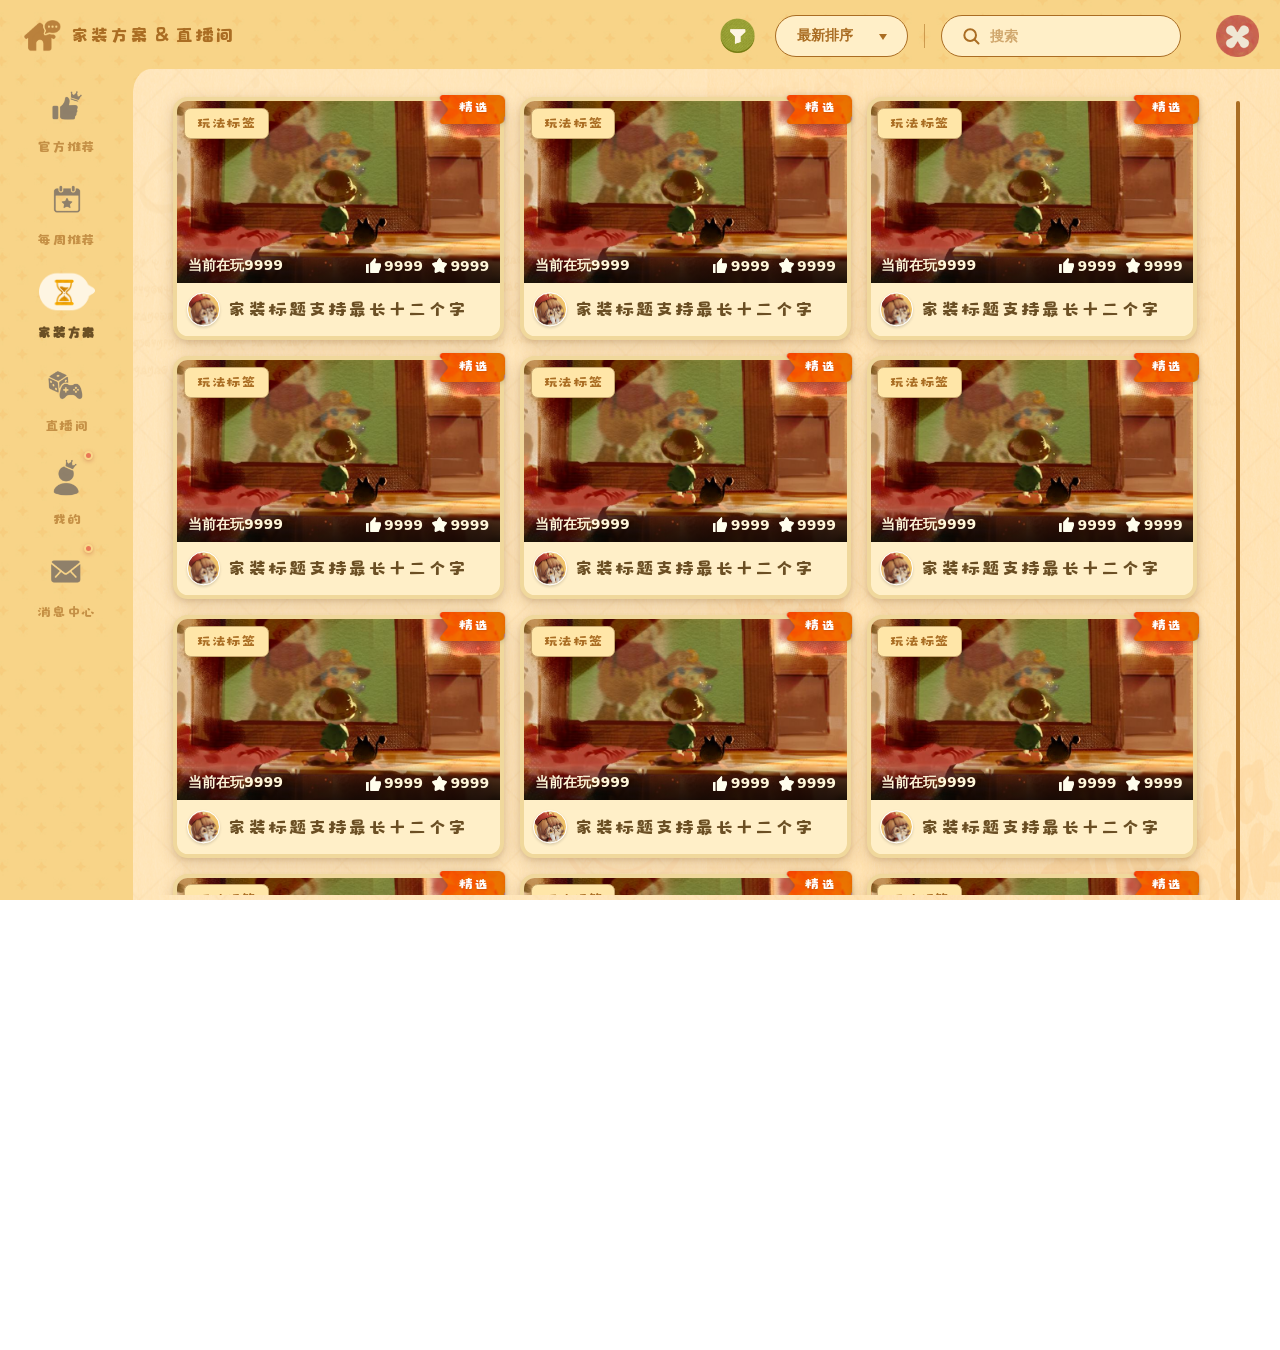
==== commit 712e5e49: "Add files via upload" ====
--- a/dream.html
+++ b/dream.html
@@ -2,10 +2,11 @@
 <html lang="zh-CN">
 <head>
   <meta charset="UTF-8">
-  <meta name="viewport" content="width=1920, initial-scale=1">
+  <meta name="viewport" content="width=device-width, initial-scale=1">
+  <script src="assets/viewport-fit.js"></script>
   <title>时光之镜 · 代号Life</title>
   <link rel="stylesheet" href="assets/global.css">
-  <link rel="stylesheet" href="assets/components.css?v=47">
+  <link rel="stylesheet" href="assets/components.css?v=107">
 
 </head>
 <body>
@@ -27,8 +28,8 @@
   </main>
 </div>
 
-<script src="assets/shell.js?v=33"></script>
-<script src="assets/detail-popup.js?v=47"></script>
+<script src="assets/shell.js?v=41"></script>
+<script src="assets/detail-popup.js?v=65"></script>
 <script>
 renderSidebar('dream');
 renderTopRow({ showFilter: true, showSort: true, showSearch: true, sortLabel: '最新排序' });
@@ -42,7 +43,10 @@
 ], '最新');
 
 // 仅梦境卡片
-document.getElementById('grid').innerHTML = makeDreamCards(9).map(renderCard).join('');
+setupPagedCardGrid({
+  grid: document.getElementById('grid'),
+  items: makeDreamCards(36),
+});
 setupScrollbar();
 
 /* 时光之镜筛选弹窗：可加入 + 玩法（多选）+ 游玩人数（多选）*/
--- a/assets/global.css
+++ b/assets/global.css
@@ -177,11 +177,39 @@
 .sidebar .nav-item:hover  { transform: translateY(-2px); }
 .sidebar .nav-item:active { transform: translateY(0) scale(.96); }
 
-.sidebar .nav-icon-wrap {
-  position: relative;
-  width: 84px; height: 84px;
-}
-.sidebar .icon-off,
+.sidebar .nav-icon-wrap {
+  position: relative;
+  width: 84px; height: 84px;
+}
+.nav-message-dot {
+  position: absolute;
+  top: 2px;
+  right: 2px;
+  z-index: 4;
+  width: 14px;
+  height: 14px;
+  border: 3px solid #FAD688;
+  border-radius: 50%;
+  background: var(--c-accent-red);
+  box-shadow: 0 2px 6px rgba(180, 70, 45, .4);
+}
+.nav-mine-dot {
+  position: absolute;
+  top: 2px;
+  right: 2px;
+  z-index: 4;
+  width: 14px;
+  height: 14px;
+  border: 3px solid #FAD688;
+  border-radius: 50%;
+  background: var(--c-accent-red);
+  box-shadow: 0 2px 6px rgba(180, 70, 45, .4);
+}
+.nav-mine-dot.is-green {
+  background: #A8B544;
+  box-shadow: 0 2px 6px rgba(96, 120, 30, .42);
+}
+.sidebar .icon-off,
 .sidebar .icon-on {
   position: absolute; inset: 0;
   background-size: contain;
@@ -683,14 +711,21 @@
   border-radius: var(--r-pill);
 }
 /* Tab 上的红点（未读小圆点） */
-.center-tab .red-dot {
+.center-tab .red-dot {
   position: absolute;
   top: 4px; right: 4px;
   width: 8px; height: 8px;
   border-radius: 50%;
   background: var(--c-accent-red);
-  box-shadow: 0 0 6px rgba(233, 119, 86, .6);
-}
+  box-shadow: 0 0 6px rgba(233, 119, 86, .6);
+}
+.center-tab .red-dot[hidden] {
+  display: none;
+}
+.center-tab .red-dot.green-dot {
+  background: #A8B544;
+  box-shadow: 0 0 6px rgba(96, 120, 30, .6);
+}
 
 /* ============================================
    悬浮按钮组（每周推荐用）
@@ -753,8 +788,17 @@
   transform: translateY(-50%);
   margin-left: 0;
 }
-.search-page-top .btn-close:hover { transform: translateY(-50%) rotate(90deg); }
-.search-page-top .spacer { display: none; }
+.search-page-top .btn-close:hover { transform: translateY(-50%) rotate(90deg); }
+.search-page-top .search-back-btn {
+  transition: transform var(--t-normal);
+}
+.search-page-top .search-back-btn:hover {
+  transform: translateY(-50%) rotate(30deg);
+}
+.search-page-top .search-back-btn:active {
+  transform: translateY(-50%) rotate(30deg) scale(.94);
+}
+.search-page-top .spacer { display: none; }
 .search-page-title {
   justify-self: start;
   display: flex;
--- a/assets/components.css
+++ b/assets/components.css
@@ -413,12 +413,14 @@
   gap: 28px;
   align-items: center;
 }
-.profile-stats .item {
-  cursor: pointer;
-  text-align: center;
-  transition: transform var(--t-fast);
-}
-.profile-stats .item:hover { transform: translateY(-2px); }
+.profile-stats .item {
+  text-align: center;
+  transition: transform var(--t-fast);
+}
+.profile-stats .item:not(.is-static) {
+  cursor: pointer;
+}
+.profile-stats .item:not(.is-static):hover { transform: translateY(-2px); }
 .profile-stats .num {
   font-family: var(--ff-title);
   font-size: var(--fs-h3);
@@ -1363,8 +1365,18 @@
   border-bottom: 1px solid rgba(154,118,65,.15);
   position: relative;
 }
-.cm-item:last-child { border-bottom: none; }
-.cm-avatar {
+.cm-item:last-child { border-bottom: none; }
+.cm-item.cm-item-focus {
+  border-radius: 14px;
+  animation: cm-focus-fade 3s ease-out forwards;
+}
+
+@keyframes cm-focus-fade {
+  0% { background: rgba(255, 211, 92, .62); }
+  35% { background: rgba(255, 211, 92, .4); }
+  100% { background: rgba(255, 211, 92, 0); }
+}
+.cm-avatar {
   width: 38px; height: 38px;
   border-radius: 50%;
   background-image: url('./img/avatar-demo.png');
@@ -2162,7 +2174,7 @@
 }
 
 .detail-corner-btns {
-  top: 28px;
+  top: 12px;
   right: 34px;
   gap: 22px;
 }
@@ -3638,13 +3650,13 @@
 }
 
 .detail-toast {
-  position: absolute;
+  position: fixed;
   left: 50%;
-  top: 28px;
+  top: 18px;
   transform: translateX(-50%) translateY(-8px);
-  min-width: 360px;
-  height: 72px;
-  padding: 0 42px;
+  min-width: 320px;
+  height: 60px;
+  padding: 0 34px;
   border-radius: var(--r-pill);
   background: rgba(0, 0, 0, .72);
   color: #fff;
@@ -3656,13 +3668,17 @@
   justify-content: center;
   opacity: 0;
   pointer-events: none;
-  z-index: 20;
+  z-index: 10000;
   transition: opacity var(--t-fast), transform var(--t-fast);
 }
 
 .detail-toast.is-show {
   opacity: 1;
   transform: translateX(-50%) translateY(0);
+}
+
+.detail-toast.page-toast {
+  top: 18px;
 }
 
 /* ============================================
@@ -3956,6 +3972,7 @@
 }
 
 .create-upload-card {
+  position: relative;
   height: 410px;
   border-radius: 20px;
   background: rgba(255, 255, 255, .72);
@@ -3967,6 +3984,46 @@
   font-family: var(--ff-body);
   font-weight: 700;
   color: #A36A32;
+  overflow: hidden;
+  cursor: pointer;
+}
+
+.create-upload-card.has-cover {
+  background-color: #2A1F18;
+  background-size: cover;
+  background-position: center;
+  box-shadow: inset 0 0 0 4px rgba(255, 255, 255, .72);
+  cursor: default;
+}
+
+.create-reselect-btn {
+  position: absolute;
+  left: 50%;
+  top: 50%;
+  transform: translate(-50%, -50%);
+  min-width: 210px;
+  height: 66px;
+  padding: 0 34px;
+  border: 0;
+  border-radius: var(--r-pill);
+  background: rgba(255, 254, 221, .7);
+  color: #956640;
+  font-family: var(--ff-title);
+  font-size: var(--fs-h2);
+  letter-spacing: 2px;
+  text-shadow: none;
+  box-shadow: 0 6px 16px rgba(70, 35, 0, .16);
+  transition: transform var(--t-fast), filter var(--t-fast);
+  cursor: pointer;
+}
+
+.create-reselect-btn:hover {
+  transform: translate(-50%, calc(-50% - 2px));
+  filter: brightness(1.08);
+}
+
+.create-reselect-btn:active {
+  transform: translate(-50%, -50%) scale(.94);
 }
 
 .create-plus {
@@ -3981,10 +4038,12 @@
 
 .create-deco {
   position: absolute;
-  left: 86px;
+  left: 132px;
   bottom: 154px;
-  width: 270px;
+  width: 310px;
   height: auto;
+  z-index: 2;
+  pointer-events: none;
 }
 
 .create-form-panel {
@@ -4231,9 +4290,14 @@
 .create-dream-popup .create-upload-card,
 .create-dream-popup .create-field-title input,
 .create-dream-popup .create-select,
-.create-dream-popup .create-pills button,
 .create-dream-popup .create-dropdown {
   background: #FFFDF0 !important;
+}
+
+.create-dream-popup .create-upload-card.has-cover {
+  background-color: #2A1F18 !important;
+  background-size: cover !important;
+  background-position: center !important;
 }
 
 .create-dream-popup .create-dropdown button {
@@ -4328,7 +4392,7 @@
 .live-template-btn {
   position: absolute;
   left: 50%;
-  top: 500px;
+  top: 450px;
   transform: translateX(-50%);
   width: 270px;
   height: 74px;
@@ -4339,6 +4403,13 @@
   font-size: 28px;
   font-weight: 900;
   cursor: pointer;
+  z-index: 4;
+}
+
+.create-live-popup > .live-create-deco {
+  left: 150px;
+  bottom: 160px;
+  width: 310px;
 }
 
 .create-live-form-shell {
@@ -4417,6 +4488,15 @@
   left: 188px;
   right: 0;
   background: #FFFDF0 !important;
+}
+
+.create-live-popup .create-dropdown.create-dropdown--portal {
+  right: auto;
+  z-index: 120;
+}
+
+.create-live-popup .create-select-mask {
+  z-index: 110;
 }
 
 .live-form-scroll-thumb {
@@ -4499,7 +4579,7 @@
 .live-save-template.is-active i,
 .create-live-popup .create-checks button.is-active i,
 .create-live-popup .create-radios button.is-active i {
-  background: #9C6C35;
+  background: #B2BA54;
   border: 5px solid #fff;
 }
 
@@ -4580,6 +4660,10 @@
   font-size: 28px;
   line-height: 1;
   font-weight: 900;
+}
+
+.time-edit-popup.is-create .time-picker {
+  margin-top: 72px !important;
 }
 
 .time-picker {
@@ -4773,6 +4857,28 @@
   font-size: 26px !important;
 }
 
+.create-dream-popup:not(.create-live-popup) .create-field .create-desc-box textarea,
+.create-dream-popup:not(.create-live-popup) .create-desc-box textarea {
+  height: calc(100% - 8px) !important;
+  padding-top: 14px !important;
+  padding-right: 40px !important;
+  padding-bottom: 30px !important;
+  line-height: 1.3 !important;
+  clip-path: none !important;
+  -webkit-mask-image: none !important;
+  mask-image: none !important;
+}
+
+.create-dream-popup:not(.create-live-popup) .create-desc-box::before,
+.create-dream-popup:not(.create-live-popup) .create-desc-box::after {
+  content: none !important;
+  display: none !important;
+}
+
+.create-dream-popup:not(.create-live-popup) .create-desc-box em {
+  bottom: 6px !important;
+}
+
 .create-dream-popup .create-desc-box textarea::-webkit-scrollbar,
 .create-dream-popup .create-desc-box textarea::-webkit-scrollbar-button,
 .create-dream-popup .create-desc-box textarea::-webkit-scrollbar-button:single-button,
@@ -4828,16 +4934,16 @@
 .create-pills button {
   height: 64px;
   border-radius: 18px;
-  background: #E3C181;
-  color: #8D7A62;
+  background: #E0C38F;
+  color: #8E7F6A;
   font-family: var(--ff-body);
   font-weight: 700;
   font-size: var(--fs-h2);
 }
 
 .create-pills button.active {
-  background: #CFAA66;
-  color: #fff;
+  background: #FFFEED;
+  color: #8E7F6A;
 }
 
 .create-radios {
@@ -4859,15 +4965,17 @@
 
 .create-radios button::before {
   content: '';
-  width: 62px;
-  height: 62px;
+  width: 44px;
+  height: 44px;
+  flex: 0 0 44px;
   border-radius: 50%;
-  background: rgba(255, 255, 255, .9);
+  background: #FFFDF0;
+  box-sizing: border-box;
 }
 
 .create-radios button.active::before {
-  background: #8D6B3F;
-  box-shadow: inset 0 0 0 7px #fff;
+  background: #B2BA54;
+  box-shadow: inset 0 0 0 5px #fff;
 }
 
 .create-field {
@@ -4944,6 +5052,7 @@
   justify-content: center;
   gap: 80px;
   background: linear-gradient(180deg, #FFD98C 0%, #F9C873 100%);
+  z-index: 3;
 }
 
 .create-popup-bottom .btn-mini {
@@ -4960,3 +5069,725 @@
   padding-left: 0;
 }
 
+.create-dream-popup:not(.create-live-popup) .create-field .create-desc-box textarea,
+.create-dream-popup:not(.create-live-popup) .create-desc-box textarea {
+  line-height: 2 !important;
+}
+html body .create-dream-popup:not(.create-live-popup) .create-field .create-desc-box textarea.create-desc-input,
+html body .create-dream-popup:not(.create-live-popup) .create-desc-box textarea.create-desc-input,
+html body textarea.create-desc-input {
+  line-height: 1.52 !important;
+}
+html body textarea.create-desc-input {
+  padding-top: 12px !important;
+  padding-bottom: 32px !important;
+}
+html body .create-dream-popup.create-dream-popup:not(.create-live-popup) .create-field .create-desc-box textarea.create-desc-input.create-desc-input,
+html body .create-dream-popup.create-dream-popup:not(.create-live-popup) .create-desc-box textarea.create-desc-input.create-desc-input {
+  padding: 11px 40px 31px 30px !important;
+}
+html body .create-dream-popup:not(.create-live-popup) .create-desc-box {
+  position: relative !important;
+  overflow: hidden !important;
+}
+
+html body .create-dream-popup:not(.create-live-popup) .create-desc-box::after {
+  content: "" !important;
+  display: block !important;
+  position: absolute !important;
+  left: 0 !important;
+  right: 0 !important;
+  bottom: 0 !important;
+  height: 48px !important;
+  background: inherit !important;
+  z-index: 1 !important;
+  pointer-events: none !important;
+}
+
+html body .create-dream-popup:not(.create-live-popup) .create-desc-box textarea.create-desc-input {
+  position: relative !important;
+  z-index: 0 !important;
+}
+
+html body .create-dream-popup:not(.create-live-popup) .create-desc-box .char-count,
+html body .create-dream-popup:not(.create-live-popup) .create-desc-box .create-char-count,
+html body .create-dream-popup:not(.create-live-popup) .create-desc-box .input-count,
+html body .create-dream-popup:not(.create-live-popup) .create-desc-box .desc-count {
+  position: absolute !important;
+  z-index: 3 !important;
+}
+html body .create-live-popup.create-live-popup .create-desc-box,
+html body .create-live-popup.create-live-popup .create-field .create-desc-box {
+  position: relative !important;
+  overflow: hidden !important;
+}
+
+html body .create-live-popup.create-live-popup .create-field .create-desc-box textarea,
+html body .create-live-popup.create-live-popup .create-desc-box textarea,
+html body .create-live-popup.create-live-popup textarea.create-desc-input,
+html body .create-live-popup.create-live-popup textarea {
+  padding: 11px 40px 31px 30px !important;
+  line-height: 1.52 !important;
+  position: relative !important;
+  z-index: 0 !important;
+}
+
+html body .create-live-popup.create-live-popup .create-desc-box::after,
+html body .create-live-popup.create-live-popup .create-field .create-desc-box::after {
+  content: "" !important;
+  display: block !important;
+  position: absolute !important;
+  left: 0 !important;
+  right: 0 !important;
+  bottom: 0 !important;
+  height: 48px !important;
+  background: inherit !important;
+  z-index: 1 !important;
+  pointer-events: none !important;
+}
+
+html body .create-live-popup.create-live-popup .create-desc-box .char-count,
+html body .create-live-popup.create-live-popup .create-desc-box .create-char-count,
+html body .create-live-popup.create-live-popup .create-desc-box .input-count,
+html body .create-live-popup.create-live-popup .create-desc-box .desc-count,
+html body .create-live-popup.create-live-popup .create-field .create-desc-box .char-count,
+html body .create-live-popup.create-live-popup .create-field .create-desc-box .create-char-count,
+html body .create-live-popup.create-live-popup .create-field .create-desc-box .input-count,
+html body .create-live-popup.create-live-popup .create-field .create-desc-box .desc-count {
+  position: absolute !important;
+  z-index: 3 !important;
+}
+
+/* 我的页面通知颜色：预约红色优先，直播预告使用绿色 */
+.center-tab .red-dot.green-dot {
+  background: #A8B544 !important;
+  box-shadow: 0 0 6px rgba(96, 120, 30, .6) !important;
+}
+
+.center-tab .red-dot[hidden] {
+  display: none !important;
+}
+
+.nav-mine-dot {
+  position: absolute;
+  top: 2px;
+  right: 2px;
+  z-index: 4;
+  width: 14px;
+  height: 14px;
+  border: 3px solid #FAD688;
+  border-radius: 50%;
+  background: var(--c-accent-red);
+  box-shadow: 0 2px 6px rgba(180, 70, 45, .4);
+}
+
+.nav-mine-dot.is-green {
+  background: #A8B544;
+  box-shadow: 0 2px 6px rgba(96, 120, 30, .42);
+}
+
+/* 详情右上角更多菜单：覆盖评论滚动条，并让尖角对准入口按钮 */
+.tip-mask {
+  z-index: 30 !important;
+}
+
+.corner-tip {
+  z-index: 31 !important;
+  width: 300px !important;
+  min-width: 300px !important;
+  padding: 8px !important;
+  display: flex !important;
+  flex-direction: column !important;
+  gap: 0 !important;
+  overflow: visible !important;
+  cursor: default !important;
+}
+
+.corner-tip button {
+  width: 100%;
+  height: 76px;
+  padding: 0 24px;
+  border-radius: 18px;
+  display: flex;
+  align-items: center;
+  justify-content: center;
+  box-sizing: border-box;
+  color: #A36A32;
+  font-family: var(--ff-title);
+  font-size: calc(var(--fs-h2) * 1.2);
+  letter-spacing: 1px;
+  cursor: pointer;
+  transition: background var(--t-fast);
+}
+
+.corner-tip button:hover {
+  background: rgba(170, 109, 35, .1);
+}
+
+.corner-tip button:active {
+  background: #FFE0A0;
+}
+
+.corner-tip::before {
+  order: 2;
+  width: auto !important;
+  height: 2px !important;
+  margin: 0 20px !important;
+  background: rgba(163, 106, 50, .16) !important;
+}
+
+.corner-tip button:first-child {
+  order: 1;
+}
+
+.corner-tip button:last-child {
+  order: 3;
+}
+
+.corner-tip::after {
+  right: auto !important;
+  left: calc(var(--tip-arrow-left, 150px) - 9px) !important;
+  top: -17px !important;
+  border-width: 9px !important;
+  border-bottom-color: #FFFCEE !important;
+}
+
+.corner-tip--report {
+  width: 300px !important;
+  min-width: 300px !important;
+}
+
+.corner-tip--report::before {
+  display: none !important;
+}
+
+/* 本人家装方案详情：标题后的隐私状态沿用卡片标签视觉 */
+.detail-popup:not(.live-popup) .detail-title {
+  display: flex;
+  align-items: center;
+  gap: 18px;
+}
+
+.detail-privacy-tag {
+  height: 34px;
+  padding: 0 15px;
+  border-radius: var(--r-pill);
+  display: inline-flex;
+  align-items: center;
+  gap: 7px;
+  flex: 0 0 auto;
+  color: #fff;
+  font-family: var(--ff-body);
+  font-size: var(--fs-body);
+  font-weight: 700;
+  line-height: 1;
+  text-shadow: 0 1px 2px rgba(0,0,0,.35);
+}
+
+.detail-privacy-tag::before {
+  content: '●';
+  font-size: var(--fs-body);
+  opacity: .9;
+}
+
+.detail-privacy-tag.public { background: #A8B544; }
+.detail-privacy-tag.friend { background: #8E6FC8; }
+.detail-privacy-tag.self { background: #E97756; }
+
+/* 我的 · 历史直播详情 */
+.live-popup--history {
+  padding: 58px 48px 34px;
+  overflow: hidden;
+}
+
+.live-popup--history .live-title {
+  display: flex;
+  align-items: center;
+  gap: 22px;
+  padding: 0 230px 34px 0;
+}
+
+.history-live-body {
+  display: grid;
+  grid-template-columns: 900px 1fr;
+  gap: 50px;
+  min-height: 0;
+}
+
+.history-live-left,
+.history-live-right {
+  min-width: 0;
+}
+
+.history-live-card {
+  width: 100%;
+}
+
+.history-live-cover {
+  height: 465px;
+}
+
+.history-live-card .dl-author-row {
+  min-height: 112px;
+}
+
+.history-live-desc {
+  height: 124px;
+  margin: 24px 18px 12px;
+  overflow: hidden;
+  font-family: var(--ff-body);
+  font-weight: 700;
+  font-size: var(--fs-h2);
+  line-height: 1.55;
+  color: #8D7A62;
+}
+
+.history-live-meta {
+  display: flex;
+  align-items: center;
+  justify-content: space-between;
+  margin: 0 18px;
+  padding-top: 6px;
+  font-family: var(--ff-body);
+  font-weight: 700;
+  font-size: var(--fs-h2);
+  color: #8D7A62;
+}
+
+.history-live-map,
+.history-live-capacity {
+  display: inline-flex;
+  align-items: center;
+  gap: 16px;
+}
+
+.history-live-map::before {
+  content: '';
+  width: 40px;
+  height: 40px;
+  background: url('./img/history-map.png') center / contain no-repeat;
+}
+
+.history-live-capacity::before {
+  content: '';
+  width: 48px;
+  height: 30px;
+  background: url('./img/history-capacity.png') center / contain no-repeat;
+}
+
+.history-live-right {
+  padding: 8px 14px 0 0;
+}
+
+.history-live-time {
+  min-height: 132px;
+  display: flex;
+  align-items: center;
+  gap: 24px;
+  padding-left: 18px;
+  transform: translateY(-14px);
+}
+
+.history-live-time > img {
+  width: 72px;
+  height: 72px;
+  object-fit: contain;
+}
+
+.history-live-time > div {
+  display: grid;
+  grid-template-columns: 170px 1fr;
+  align-items: end;
+  gap: 4px 18px;
+}
+
+.history-live-time span {
+  grid-column: 1 / -1;
+  font-family: var(--ff-body);
+  font-weight: 700;
+  font-size: var(--fs-h2);
+  color: #BF8552;
+}
+
+.history-live-time b {
+  font-family: var(--ff-title);
+  font-size: var(--fs-display);
+  color: #7B3F08;
+  white-space: nowrap;
+}
+
+.history-live-time em {
+  padding-bottom: 5px;
+  font-family: var(--ff-body);
+  font-weight: 700;
+  font-style: normal;
+  font-size: var(--fs-h2);
+  color: #B89060;
+  white-space: nowrap;
+}
+
+.history-live-stats {
+  height: 620px;
+  padding: 54px 62px;
+  border-radius: 16px;
+  background: rgba(255, 255, 255, .32);
+  box-shadow: 0 4px 8px rgba(111, 82, 38, .2);
+  display: grid;
+  grid-template-columns: 1fr 1fr;
+  grid-auto-rows: 1fr;
+  gap: 30px 46px;
+}
+
+.history-live-stat {
+  min-width: 0;
+  display: grid;
+  grid-template-columns: 78px 1fr;
+  align-items: start;
+  gap: 18px;
+}
+
+.history-live-stat > img {
+  width: 68px;
+  height: 68px;
+  margin-top: 10px;
+  object-fit: contain;
+  opacity: 1;
+}
+
+.history-live-stat span,
+.history-live-stat small {
+  display: block;
+  font-family: var(--ff-body);
+  font-weight: 700;
+  color: #BF8552;
+}
+
+.history-live-stat span {
+  font-size: var(--fs-h2);
+}
+
+.history-live-stat b {
+  display: block;
+  margin: 8px 0 14px;
+  font-family: var(--ff-title);
+  font-size: var(--fs-mega);
+  line-height: .9;
+  color: #7B3F08;
+}
+
+.history-live-stat small {
+  font-size: var(--fs-body);
+  color: #8D7A62;
+  white-space: nowrap;
+}
+
+.history-live-stat strong {
+  color: #A3B51C;
+  font-weight: 700;
+}
+
+.history-live-deco {
+  position: absolute;
+  right: -8px;
+  bottom: -6px;
+  width: 210px;
+  pointer-events: none;
+}
+
+.card-grid-loader {
+  height: 72px;
+  display: flex;
+  align-items: center;
+  justify-content: center;
+  gap: 12px;
+}
+
+.card-grid-loader[hidden] {
+  display: none;
+}
+
+.card-grid-loader span {
+  width: 12px;
+  height: 12px;
+  border-radius: 50%;
+  background: #B99561;
+  animation: card-grid-loader-bounce .8s ease-in-out infinite;
+}
+
+.card-grid-loader span:nth-child(2) { animation-delay: .12s; }
+.card-grid-loader span:nth-child(3) { animation-delay: .24s; }
+
+@keyframes card-grid-loader-bounce {
+  0%, 70%, 100% { transform: translateY(0); opacity: .45; }
+  35% { transform: translateY(-8px); opacity: 1; }
+}
+
+/* ============================================
+   客态个人主页
+   ============================================ */
+.guest-profile-app {
+  grid-template-columns: 1fr;
+}
+
+.guest-profile-top,
+.social-page-top {
+  height: 96px;
+  box-sizing: border-box;
+}
+
+.search-page-title .ic {
+  width: 32px;
+  height: 32px;
+  display: inline-flex;
+  align-items: center;
+  justify-content: center;
+}
+
+.search-page-title .ic img {
+  width: 100%;
+  height: 100%;
+  object-fit: contain;
+}
+
+.guest-profile-scroll {
+  padding-bottom: 54px;
+  overflow-x: clip;
+  overflow-clip-margin: 0 40px 56px 40px;
+}
+
+.guest-profile-card {
+  min-height: 210px;
+  margin: 0 0 26px;
+  padding: 28px 330px 28px 54px;
+}
+
+.guest-profile-card .profile-head {
+  margin-bottom: 24px;
+}
+
+.guest-profile-card .profile-avatar {
+  width: 116px;
+  height: 116px;
+}
+
+.guest-profile-stats {
+  gap: 42px;
+}
+
+.guest-profile-stats .item {
+  min-width: 92px;
+}
+
+.guest-profile-stats .item.is-static,
+.guest-profile-stats .item.is-static:hover {
+  cursor: default;
+  transform: none;
+}
+
+.guest-follow-btn {
+  position: absolute;
+  top: 32px;
+  right: 54px;
+  width: 238px;
+  height: 58px;
+  border: 0;
+  border-radius: var(--r-pill);
+  background: #E9785B;
+  color: #fff;
+  font-family: var(--ff-title);
+  font-size: var(--fs-h2);
+  cursor: pointer;
+  transition: transform var(--t-fast), filter var(--t-fast), background var(--t-fast);
+  z-index: 3;
+}
+
+.guest-follow-btn:hover,
+.guest-subscribe-btn:hover {
+  transform: translateY(-2px);
+  filter: brightness(1.05);
+}
+
+.guest-follow-btn:active,
+.guest-subscribe-btn:active {
+  transform: scale(.96);
+}
+
+.guest-follow-btn.is-followed,
+.guest-subscribe-btn.is-subscribed {
+  background: #66645F;
+  color: #fff;
+}
+
+.guest-profile-deco {
+  position: absolute;
+  right: 34px;
+  bottom: -10px;
+  width: 190px;
+  height: auto;
+  pointer-events: none;
+  opacity: .9;
+}
+
+.guest-profile-tabs {
+  position: sticky;
+  top: 0;
+  z-index: 10;
+  width: 620px;
+  margin: 0 auto 16px;
+  padding: 10px 0 14px;
+  background: transparent;
+}
+
+.guest-profile-tabs .red-dot {
+  background: #F5A900;
+  box-shadow: 0 0 6px rgba(245, 169, 0, .6);
+}
+
+.guest-tab-pane {
+  position: relative;
+  z-index: 1;
+  transform: translateZ(0);
+  will-change: clip-path;
+}
+
+.guest-tab-pane .mine-tab-body {
+  padding: 4px 8px 16px;
+}
+
+.guest-next-live {
+  padding: 18px 28px;
+}
+
+.guest-next-live .next-live-bar__icon {
+  width: 66px;
+  height: 66px;
+}
+
+.guest-subscribe-btn {
+  width: 164px;
+  height: 60px;
+  border: 0;
+  border-radius: 16px;
+  background: #F5A900 url('./img/btn-yellow-tex.png') center / cover;
+  color: #fff;
+  font-family: var(--ff-title);
+  font-size: var(--fs-h2);
+  cursor: pointer;
+  transition: transform var(--t-fast), filter var(--t-fast), background var(--t-fast);
+}
+
+.next-live-bar--unset .next-live-bar__time,
+.next-live-bar--unset .next-live-bar__sub {
+  color: #9C7951;
+}
+
+.btn-create-live-preview {
+  width: 310px;
+  height: 72px;
+  border: 0;
+  border-radius: 18px;
+  background: #F5A900 url('./img/btn-yellow-tex.png') center / cover;
+  color: #fff;
+  font-family: var(--ff-title);
+  font-size: var(--fs-h2);
+  cursor: pointer;
+  transition: transform var(--t-fast), filter var(--t-fast);
+}
+
+.btn-create-live-preview:hover {
+  transform: translateY(-2px);
+  filter: brightness(1.05);
+}
+
+.btn-create-live-preview:active {
+  transform: scale(.96);
+}
+
+.card--guest-live .card-cover::after {
+  content: '';
+  position: absolute;
+  inset: 0;
+  z-index: 1;
+  background: rgba(116, 116, 116, .42);
+  pointer-events: none;
+}
+
+.card--guest-live .card-cover > * {
+  z-index: 2;
+}
+
+.card-title-bar .avatar,
+.dl-avatar,
+.cm-avatar,
+.msg-av,
+.msg-av-stack,
+.live-now-card__author .av,
+.appointment-row > .av,
+.social-row .av {
+  cursor: pointer;
+}
+
+/* 我的 · 历史直播封面灰色蒙层 */
+.card--mine-live .card-cover {
+  position: relative;
+}
+
+.card--mine-live .card-cover::after {
+  content: '';
+  position: absolute;
+  inset: 0;
+  z-index: 1;
+  background: rgba(116, 116, 116, .6);
+  pointer-events: none;
+}
+
+.card--mine-live .card-tag-left,
+.card--mine-live .time-on-cover {
+  z-index: 2;
+}
+
+.card--mine-live .card-stats {
+  z-index: 3;
+}
+html body .create-live-popup.create-live-popup .create-field .create-desc-box {
+  position: relative !important;
+  overflow: hidden !important;
+}
+
+html body .create-live-popup.create-live-popup .create-field .create-desc-box textarea,
+html body .create-live-popup.create-live-popup .create-field .create-desc-box textarea.create-desc-input {
+  height: calc(100% - 8px) !important;
+  padding: 11px 40px 31px 30px !important;
+  line-height: 1.52 !important;
+  position: relative !important;
+  z-index: 0 !important;
+  clip-path: none !important;
+  -webkit-mask-image: none !important;
+  mask-image: none !important;
+}
+
+html body .create-live-popup.create-live-popup .create-field .create-desc-box::before {
+  content: none !important;
+  display: none !important;
+}
+
+html body .create-live-popup.create-live-popup .create-field .create-desc-box::after {
+  content: "" !important;
+  display: block !important;
+  position: absolute !important;
+  left: 0 !important;
+  right: 0 !important;
+  bottom: 0 !important;
+  height: 48px !important;
+  background: inherit !important;
+  z-index: 1 !important;
+  pointer-events: none !important;
+}
+
+html body .create-live-popup.create-live-popup .create-field .create-desc-box .char-count,
+html body .create-live-popup.create-live-popup .create-field .create-desc-box .create-char-count,
+html body .create-live-popup.create-live-popup .create-field .create-desc-box .input-count,
+html body .create-live-popup.create-live-popup .create-field .create-desc-box .desc-count {
+  position: absolute !important;
+  z-index: 3 !important;
+}
